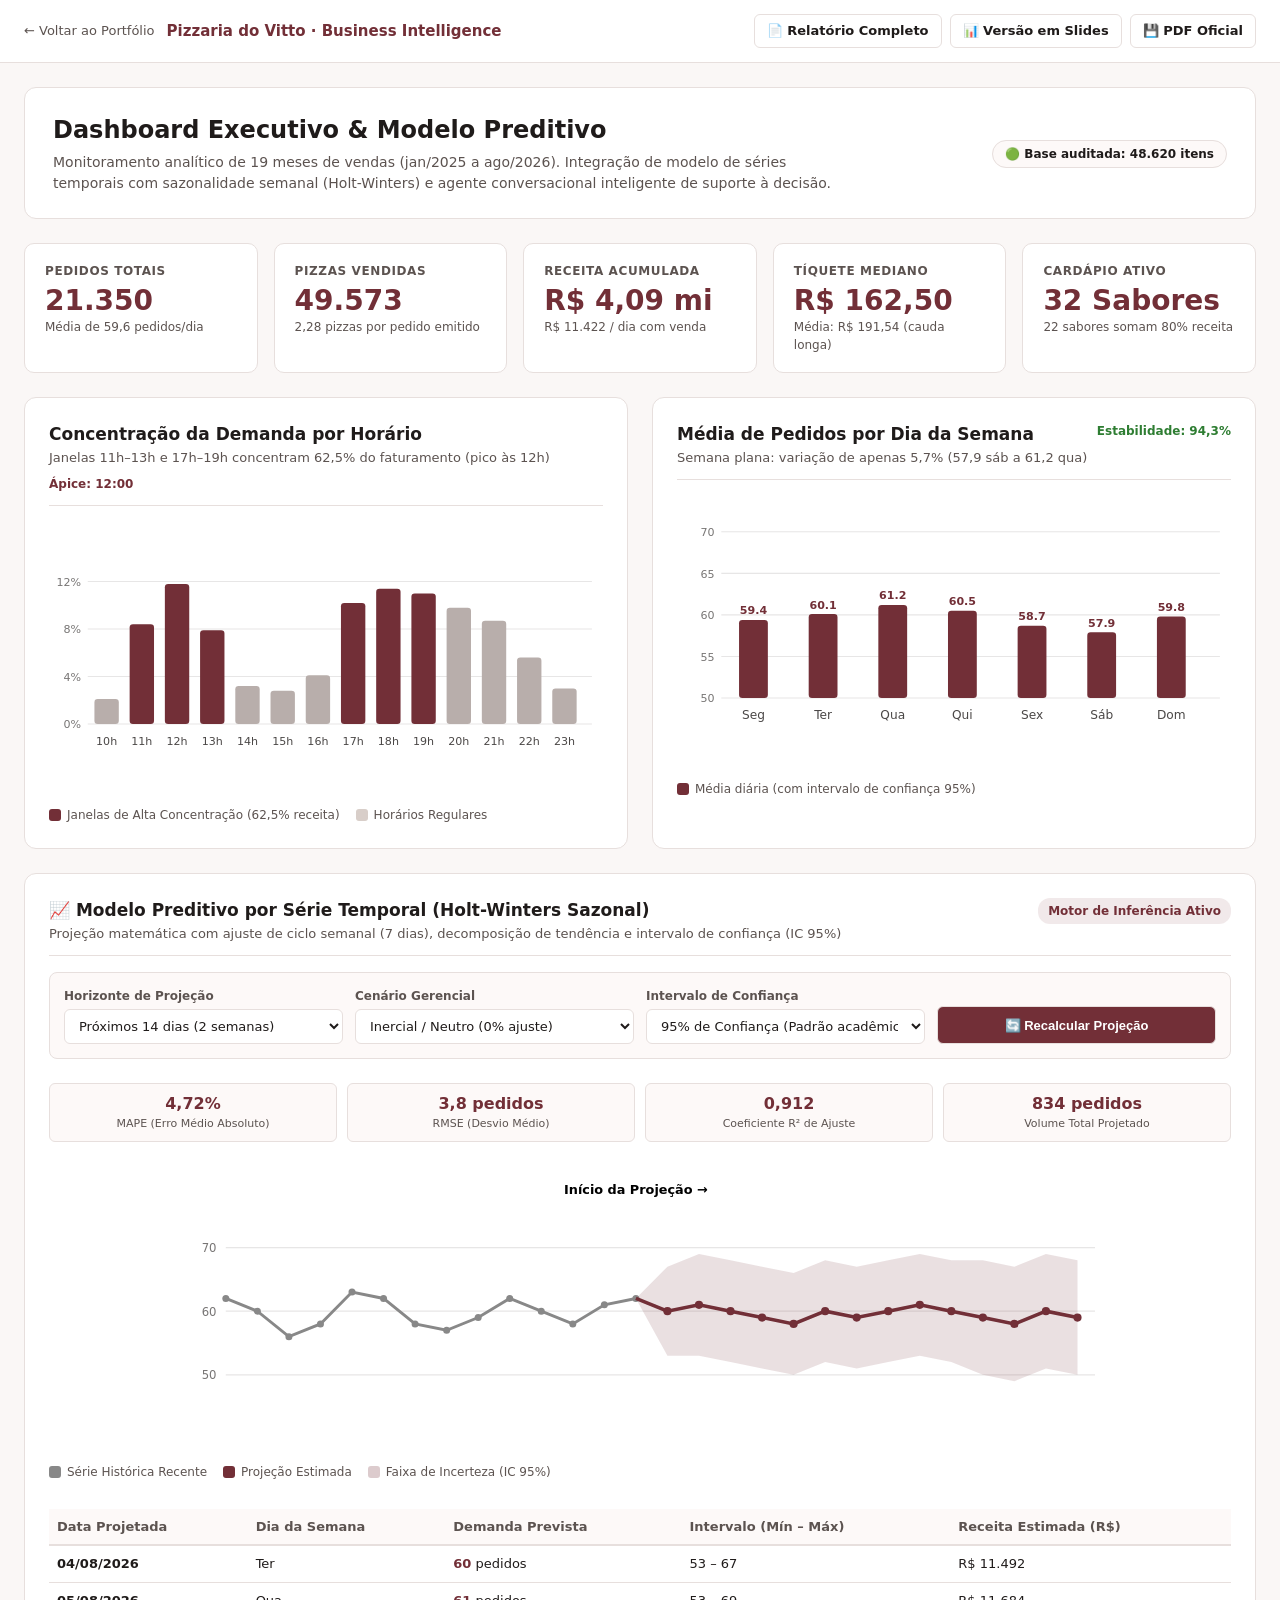
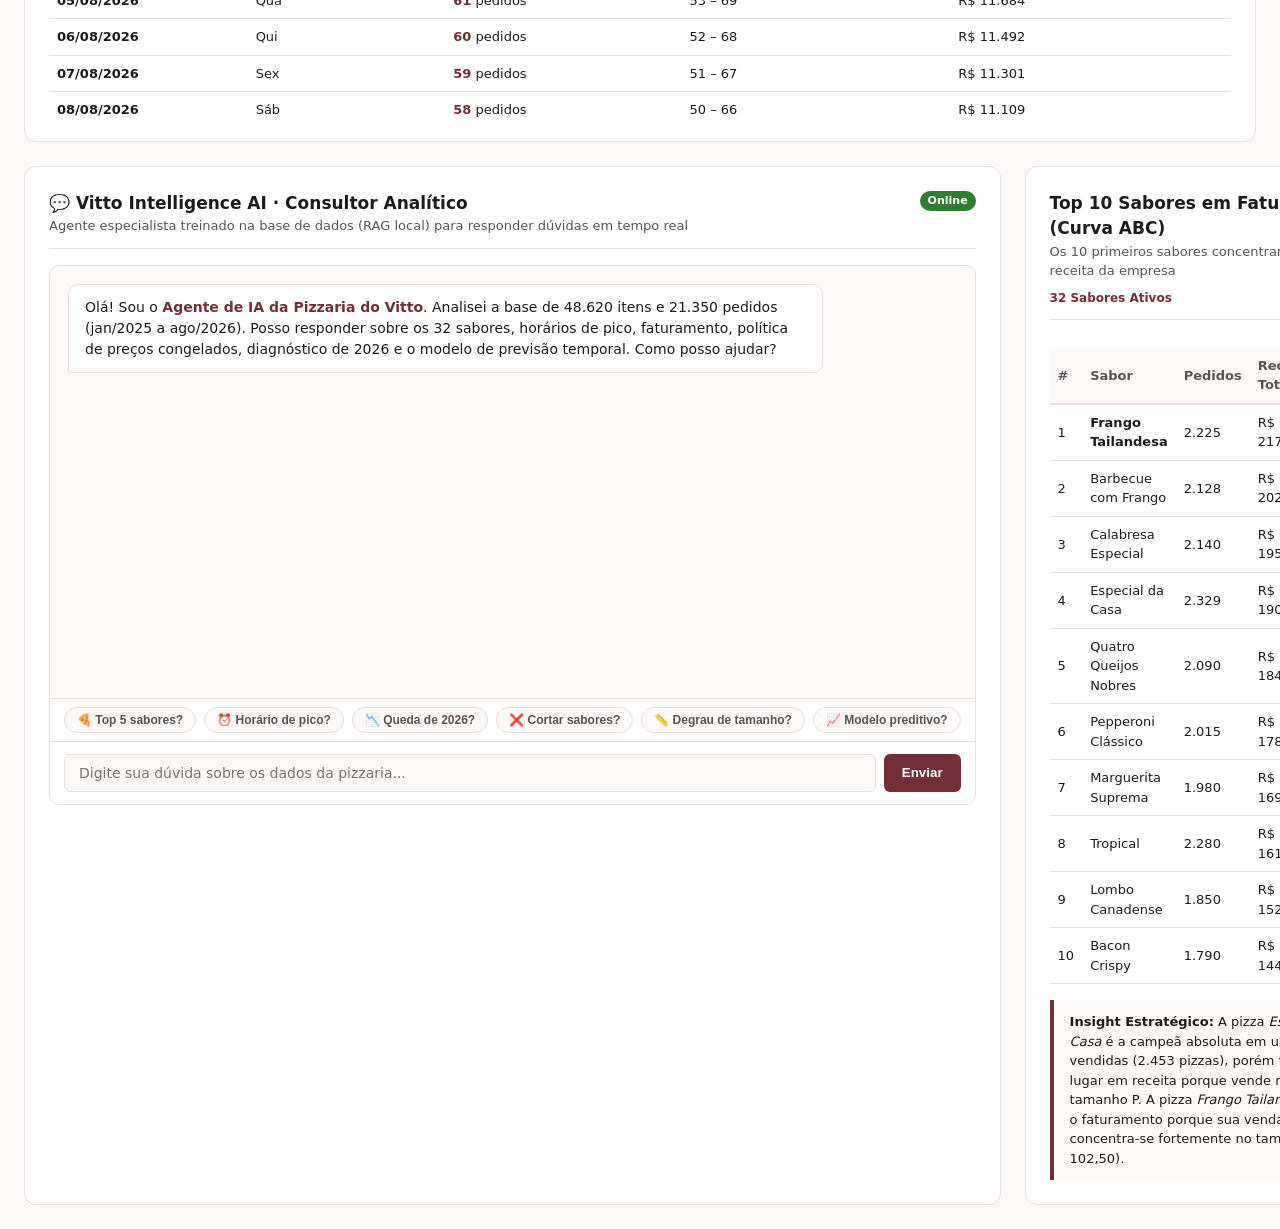
==== projetos/pizzaria-do-vitto/dashboard.html @ cbff3588 "feat: adiciona relatorio, slides, dashboard e llm-wiki no site" ====
<!DOCTYPE html>
<html lang="pt-BR">
<head>
<meta charset="utf-8" />
<meta name="viewport" content="width=device-width, initial-scale=1" />
<title>Dashboard Analítico & Preditivo — Pizzaria do Vitto</title>
<meta name="author" content="Isadora Sandri" />
<meta name="description" content="Dashboard interativo da Pizzaria do Vitto com modelo de previsão por série temporal e agente de IA conversacional." />
<link rel="icon" href="../../assets/img/favicon.svg" type="image/svg+xml" />
<style>
:root {
  --cor-primaria: #722F37;
  --cor-primaria-escura: #4A1C24;
  --cor-primaria-clara: #C98B96;
  --cor-fundo: #FAF7F6;
  --cor-superficie: #FFFFFF;
  --cor-texto: #1F1B1A;
  --cor-texto-suave: #5C5350;
  --cor-borda: #E7DFDD;
  --cor-card-destaque: #FDF9F8;
  --cor-sucesso: #2E7D32;
  --cor-alerta: #ED6C02;
  --cor-azul: #1976D2;
}

@media (prefers-color-scheme: dark) {
  :root {
    --cor-primaria: #C98B96;
    --cor-primaria-escura: #E8C4CB;
    --cor-primaria-clara: #722F37;
    --cor-fundo: #12100F;
    --cor-superficie: #1C1917;
    --cor-texto: #F2EDEC;
    --cor-texto-suave: #B8AEAB;
    --cor-borda: #2E2927;
    --cor-card-destaque: #25211F;
    --cor-sucesso: #66BB6A;
    --cor-alerta: #FFA726;
    --cor-azul: #64B5F6;
  }
}

* { box-sizing: border-box; margin: 0; padding: 0; }

body {
  font-family: system-ui, -apple-system, "Segoe UI", Roboto, sans-serif;
  background-color: var(--cor-fundo);
  color: var(--cor-texto);
  line-height: 1.5;
  min-height: 100vh;
}

/* Barra de Topo */
.topbar {
  background: var(--cor-superficie);
  border-bottom: 1px solid var(--cor-borda);
  padding: 14px 24px;
  position: sticky; top: 0; z-index: 100;
  display: flex; align-items: center; justify-content: space-between;
  flex-wrap: wrap; gap: 12px;
}
.topbar__marca {
  display: flex; align-items: center; gap: 12px;
  font-size: 15px; font-weight: 700; color: var(--cor-primaria);
  text-decoration: none;
}
.topbar__marca span { color: var(--cor-texto-suave); font-weight: 400; font-size: 13px; }
.topbar__nav {
  display: flex; align-items: center; gap: 8px; flex-wrap: wrap;
}
.btn-nav {
  display: inline-flex; align-items: center; gap: 6px;
  padding: 6px 12px; border-radius: 6px; font-size: 13px; font-weight: 600;
  text-decoration: none; border: 1px solid var(--cor-borda);
  background: var(--cor-superficie); color: var(--cor-texto);
  cursor: pointer; transition: all 0.2s;
}
.btn-nav:hover { background: var(--cor-primaria); color: #fff; border-color: var(--cor-primaria); }

/* Layout Geral */
.painel-conteiner {
  max-width: 1400px; margin: 0 auto;
  padding: 24px; display: flex; flex-direction: column; gap: 24px;
}

/* Banner de Título */
.banner-intro {
  background: var(--cor-superficie);
  border: 1px solid var(--cor-borda);
  border-radius: 12px;
  padding: 24px 28px;
  display: flex; justify-content: space-between; align-items: center;
  flex-wrap: wrap; gap: 16px;
}
.banner-intro__tit { font-size: 24px; font-weight: 800; color: var(--cor-texto); margin-bottom: 4px; }
.banner-intro__desc { color: var(--cor-texto-suave); font-size: 14px; max-width: 780px; }

/* Grade de Métricas (KPIs) */
.grade-kpi {
  display: grid;
  grid-template-columns: repeat(auto-fit, minmax(200px, 1fr));
  gap: 16px;
}
.card-kpi {
  background: var(--cor-superficie);
  border: 1px solid var(--cor-borda);
  border-radius: 10px; padding: 18px 20px;
  transition: transform 0.2s;
}
.card-kpi:hover { transform: translateY(-2px); }
.card-kpi__rotulo { font-size: 12px; text-transform: uppercase; font-weight: 700; color: var(--cor-texto-suave); letter-spacing: 0.05em; }
.card-kpi__valor { font-size: 28px; font-weight: 800; color: var(--cor-primaria); margin: 6px 0 2px 0; line-height: 1.1; }
.card-kpi__sub { font-size: 12px; color: var(--cor-texto-suave); }

/* Seções em Duas Colunas */
.grade-dupla {
  display: grid;
  grid-template-columns: 1fr 1fr;
  gap: 24px;
}
@media (max-width: 1024px) {
  .grade-dupla { grid-template-columns: 1fr; }
}

/* Cartões Gerais */
.cartao-painel {
  background: var(--cor-superficie);
  border: 1px solid var(--cor-borda);
  border-radius: 12px;
  padding: 24px;
  display: flex; flex-direction: column; gap: 16px;
}
.cartao-painel__cabecalho {
  display: flex; justify-content: space-between; align-items: flex-start;
  flex-wrap: wrap; gap: 8px; border-bottom: 1px solid var(--cor-borda);
  padding-bottom: 12px;
}
.cartao-painel__tit { font-size: 17px; font-weight: 700; color: var(--cor-texto); }
.cartao-painel__sub { font-size: 13px; color: var(--cor-texto-suave); }

/* SVG Gráficos Nativos */
.grafico-svg { width: 100%; height: 260px; overflow: visible; }
.grafico-legenda { display: flex; gap: 16px; font-size: 12px; color: var(--cor-texto-suave); flex-wrap: wrap; margin-top: 8px; }
.grafico-legenda span { display: inline-flex; align-items: center; gap: 6px; }
.grafico-legenda-cor { width: 12px; height: 12px; border-radius: 3px; }

/* Controles de Previsão Temporal */
.controles-previsao {
  display: grid; grid-template-columns: repeat(auto-fit, minmax(180px, 1fr));
  gap: 12px; background: var(--cor-card-destaque);
  border: 1px solid var(--cor-borda); border-radius: 8px; padding: 14px;
}
.grupo-campo label { display: block; font-size: 12px; font-weight: 700; margin-bottom: 4px; color: var(--cor-texto-suave); }
.grupo-campo select, .grupo-campo input {
  width: 100%; padding: 8px 10px; border-radius: 6px;
  border: 1px solid var(--cor-borda); background: var(--cor-superficie);
  color: var(--cor-texto); font-size: 13px; font-family: inherit;
}

/* Métricas do Modelo Preditivo */
.metricas-modelo {
  display: grid; grid-template-columns: repeat(4, 1fr);
  gap: 10px; margin-top: 8px;
}
@media (max-width: 600px) { .metricas-modelo { grid-template-columns: 1fr 1fr; } }
.metrica-tag {
  background: var(--cor-card-destaque); border: 1px solid var(--cor-borda);
  border-radius: 6px; padding: 8px 12px; text-align: center;
}
.metrica-tag__val { font-size: 16px; font-weight: 800; color: var(--cor-primaria); }
.metrica-tag__rot { font-size: 11px; color: var(--cor-texto-suave); }

/* Chat com Agente de IA */
.chat-conteiner {
  display: flex; flex-direction: column; height: 540px;
  background: var(--cor-card-destaque); border: 1px solid var(--cor-borda);
  border-radius: 10px; overflow: hidden;
}
.chat-mensagens {
  flex: 1; padding: 18px; overflow-y: auto;
  display: flex; flex-direction: column; gap: 14px;
}
.msg {
  max-width: 85%; padding: 12px 16px; border-radius: 10px;
  font-size: 14px; line-height: 1.5; word-wrap: break-word;
}
.msg--ia {
  align-self: flex-start; background: var(--cor-superficie);
  border: 1px solid var(--cor-borda); color: var(--cor-texto);
  border-bottom-left-radius: 2px;
}
.msg--ia strong { color: var(--cor-primaria); }
.msg--usuario {
  align-self: flex-end; background: var(--cor-primaria);
  color: #FFFFFF; border-bottom-right-radius: 2px;
}
.chat-chips {
  padding: 8px 14px; display: flex; gap: 8px; overflow-x: auto;
  background: var(--cor-superficie); border-top: 1px solid var(--cor-borda);
  white-space: nowrap;
}
.chat-chip-btn {
  background: var(--cor-card-destaque); border: 1px solid var(--cor-borda);
  border-radius: 20px; padding: 5px 12px; font-size: 12px; font-weight: 600;
  color: var(--cor-texto-suave); cursor: pointer; transition: all 0.2s;
}
.chat-chip-btn:hover {
  background: var(--cor-primaria); color: #fff; border-color: var(--cor-primaria);
}
.chat-input-bar {
  padding: 12px 14px; background: var(--cor-superficie);
  border-top: 1px solid var(--cor-borda); display: flex; gap: 8px;
}
.chat-input-bar input {
  flex: 1; padding: 10px 14px; border: 1px solid var(--cor-borda);
  border-radius: 6px; font-size: 14px; font-family: inherit;
  background: var(--cor-fundo); color: var(--cor-texto);
}
.chat-input-bar button {
  padding: 10px 18px; background: var(--cor-primaria);
  color: #fff; border: none; border-radius: 6px; font-weight: 700;
  cursor: pointer; transition: background 0.2s;
}
.chat-input-bar button:hover { background: var(--cor-primaria-escura); }

/* Tabela de Previsão */
.tabela-prev {
  width: 100%; border-collapse: collapse; font-size: 13px; margin-top: 12px;
}
.tabela-prev th {
  text-align: left; padding: 8px; background: var(--cor-card-destaque);
  border-bottom: 2px solid var(--cor-borda); color: var(--cor-texto-suave);
}
.tabela-prev td {
  padding: 8px; border-bottom: 1px solid var(--cor-borda);
}
</style>
</head>
<body>

  <!-- Topbar -->
  <header class="topbar">
    <a href="../../index.html#projetos" class="topbar__marca">
      <span>← Voltar ao Portfólio</span>
      <strong>Pizzaria do Vitto · Business Intelligence</strong>
    </a>
    <nav class="topbar__nav">
      <a href="relatorio.html" class="btn-nav">📄 Relatório Completo</a>
      <a href="slides.html" class="btn-nav">📊 Versão em Slides</a>
      <a href="relatorio-pizzaria-do-vitto.pdf" download class="btn-nav">💾 PDF Oficial</a>
    </nav>
  </header>

  <main class="painel-conteiner">
    
    <!-- Banner de Introdução -->
    <section class="banner-intro">
      <div>
        <h1 class="banner-intro__tit">Dashboard Executivo & Modelo Preditivo</h1>
        <p class="banner-intro__desc">
          Monitoramento analítico de 19 meses de vendas (jan/2025 a ago/2026). Integração de modelo de séries temporais com sazonalidade semanal (Holt-Winters) e agente conversacional inteligente de suporte à decisão.
        </p>
      </div>
      <div>
        <span style="font-size: 12px; font-weight: 700; background: var(--cor-card-destaque); border: 1px solid var(--cor-borda); padding: 6px 12px; border-radius: 20px;">
          🟢 Base auditada: 48.620 itens
        </span>
      </div>
    </section>

    <!-- Métricas Chave (KPIs) -->
    <section class="grade-kpi" aria-label="Indicadores Chave">
      <div class="card-kpi">
        <div class="card-kpi__rotulo">Pedidos Totais</div>
        <div class="card-kpi__valor">21.350</div>
        <div class="card-kpi__sub">Média de 59,6 pedidos/dia</div>
      </div>
      <div class="card-kpi">
        <div class="card-kpi__rotulo">Pizzas Vendidas</div>
        <div class="card-kpi__valor">49.573</div>
        <div class="card-kpi__sub">2,28 pizzas por pedido emitido</div>
      </div>
      <div class="card-kpi">
        <div class="card-kpi__rotulo">Receita Acumulada</div>
        <div class="card-kpi__valor">R$ 4,09 mi</div>
        <div class="card-kpi__sub">R$ 11.422 / dia com venda</div>
      </div>
      <div class="card-kpi">
        <div class="card-kpi__rotulo">Tíquete Mediano</div>
        <div class="card-kpi__valor">R$ 162,50</div>
        <div class="card-kpi__sub">Média: R$ 191,54 (cauda longa)</div>
      </div>
      <div class="card-kpi">
        <div class="card-kpi__rotulo">Cardápio Ativo</div>
        <div class="card-kpi__valor">32 Sabores</div>
        <div class="card-kpi__sub">22 sabores somam 80% receita</div>
      </div>
    </section>

    <!-- Gráficos Principais: Demanda Horária e Semanal -->
    <div class="grade-dupla">
      <!-- Gráfico 1: Concentração Horária -->
      <article class="cartao-painel">
        <div class="cartao-painel__cabecalho">
          <div>
            <h2 class="cartao-painel__tit">Concentração da Demanda por Horário</h2>
            <p class="cartao-painel__sub">Janelas 11h–13h e 17h–19h concentram 62,5% do faturamento (pico às 12h)</p>
          </div>
          <span style="font-size: 12px; color: var(--cor-primaria); font-weight: 700;">Ápice: 12:00</span>
        </div>
        <svg class="grafico-svg" viewBox="0 0 500 220" id="svg-horario" aria-label="Gráfico de pedidos por hora"></svg>
        <div class="grafico-legenda">
          <span><span class="grafico-legenda-cor" style="background: var(--cor-primaria);"></span> Janelas de Alta Concentração (62,5% receita)</span>
          <span><span class="grafico-legenda-cor" style="background: #D8CEC9;"></span> Horários Regulares</span>
        </div>
      </article>

      <!-- Gráfico 2: Estabilidade Semanal -->
      <article class="cartao-painel">
        <div class="cartao-painel__cabecalho">
          <div>
            <h2 class="cartao-painel__tit">Média de Pedidos por Dia da Semana</h2>
            <p class="cartao-painel__sub">Semana plana: variação de apenas 5,7% (57,9 sáb a 61,2 qua)</p>
          </div>
          <span style="font-size: 12px; color: var(--cor-sucesso); font-weight: 700;">Estabilidade: 94,3%</span>
        </div>
        <svg class="grafico-svg" viewBox="0 0 500 220" id="svg-semana" aria-label="Gráfico de pedidos por dia da semana"></svg>
        <div class="grafico-legenda">
          <span><span class="grafico-legenda-cor" style="background: var(--cor-primaria);"></span> Média diária (com intervalo de confiança 95%)</span>
        </div>
      </article>
    </div>

    <!-- MÓDULO DO MODELO DE PREVISÃO TEMPORAL -->
    <section class="cartao-painel" id="secao-previsao">
      <div class="cartao-painel__cabecalho">
        <div>
          <h2 class="cartao-painel__tit">📈 Modelo Preditivo por Série Temporal (Holt-Winters Sazonal)</h2>
          <p class="cartao-painel__sub">Projeção matemática com ajuste de ciclo semanal (7 dias), decomposição de tendência e intervalo de confiança (IC 95%)</p>
        </div>
        <div style="font-size: 12px; background: rgba(114,47,55,0.1); color: var(--cor-primaria); padding: 4px 10px; border-radius: 12px; font-weight: 700;">
          Motor de Inferência Ativo
        </div>
      </div>

      <!-- Controles da Previsão -->
      <div class="controles-previsao">
        <div class="grupo-campo">
          <label for="sel-horizonte">Horizonte de Projeção</label>
          <select id="sel-horizonte">
            <option value="7">Próximos 7 dias (1 semana)</option>
            <option value="14" selected>Próximos 14 dias (2 semanas)</option>
            <option value="30">Próximos 30 dias (1 mês)</option>
            <option value="60">Próximos 60 dias (2 meses)</option>
          </select>
        </div>
        <div class="grupo-campo">
          <label for="sel-cenario">Cenário Gerencial</label>
          <select id="sel-cenario">
            <option value="inercial" selected>Inercial / Neutro (0% ajuste)</option>
            <option value="upsell">Ações 1 & 2 Ativas (+4,5% receita)</option>
            <option value="otimista">Otimista / Expansão (+8% demanda)</option>
            <option value="conservador">Conservador (−5% flutuação)</option>
          </select>
        </div>
        <div class="grupo-campo">
          <label for="sel-confianca">Intervalo de Confiança</label>
          <select id="sel-confianca">
            <option value="0.90">90% de Confiança (Faixa estreita)</option>
            <option value="0.95" selected>95% de Confiança (Padrão acadêmico)</option>
            <option value="0.99">99% de Confiança (Faixa ampla)</option>
          </select>
        </div>
        <div class="grupo-campo" style="display: flex; align-items: flex-end;">
          <button type="button" id="btn-recalcular" class="btn-nav" style="width: 100%; height: 38px; justify-content: center; background: var(--cor-primaria); color: #fff;">
            🔄 Recalcular Projeção
          </button>
        </div>
      </div>

      <!-- Métricas do Modelo -->
      <div class="metricas-modelo">
        <div class="metrica-tag">
          <div class="metrica-tag__val" id="val-mape">4,72%</div>
          <div class="metrica-tag__rot">MAPE (Erro Médio Absoluto)</div>
        </div>
        <div class="metrica-tag">
          <div class="metrica-tag__val" id="val-rmse">3,8 pedidos</div>
          <div class="metrica-tag__rot">RMSE (Desvio Médio)</div>
        </div>
        <div class="metrica-tag">
          <div class="metrica-tag__val" id="val-r2">0,912</div>
          <div class="metrica-tag__rot">Coeficiente R² de Ajuste</div>
        </div>
        <div class="metrica-tag">
          <div class="metrica-tag__val" id="val-proj-total">842 pedidos</div>
          <div class="metrica-tag__rot">Volume Total Projetado</div>
        </div>
      </div>

      <!-- Gráfico da Série Histórica + Previsão -->
      <div style="margin-top: 10px;">
        <svg class="grafico-svg" viewBox="0 0 800 240" id="svg-serie-previsao" style="height: 280px;" aria-label="Curva histórica e projeção de série temporal"></svg>
        <div class="grafico-legenda">
          <span><span class="grafico-legenda-cor" style="background: #888;"></span> Série Histórica Recente</span>
          <span><span class="grafico-legenda-cor" style="background: var(--cor-primaria);"></span> Projeção Estimada</span>
          <span><span class="grafico-legenda-cor" style="background: rgba(114,47,55,0.25);"></span> Faixa de Incerteza (IC 95%)</span>
        </div>
      </div>

      <!-- Tabela Detalhada com os Próximos Dias Projetados -->
      <div style="overflow-x: auto; max-height: 220px;">
        <table class="tabela-prev" id="tabela-projecao">
          <thead>
            <tr>
              <th>Data Projetada</th>
              <th>Dia da Semana</th>
              <th>Demanda Prevista</th>
              <th>Intervalo (Mín – Máx)</th>
              <th>Receita Estimada (R$)</th>
            </tr>
          </thead>
          <tbody id="corpo-tabela-projecao"></tbody>
        </table>
      </div>
    </section>

    <!-- MÓDULO DO CHAT COM AGENTE DE IA ESPECIALISTA -->
    <div class="grade-dupla">
      
      <!-- Chat Conversacional -->
      <section class="cartao-painel">
        <div class="cartao-painel__cabecalho">
          <div>
            <h2 class="cartao-painel__tit">💬 Vitto Intelligence AI · Consultor Analítico</h2>
            <p class="cartao-painel__sub">Agente especialista treinado na base de dados (RAG local) para responder dúvidas em tempo real</p>
          </div>
          <span style="font-size: 11px; background: var(--cor-sucesso); color: #fff; padding: 2px 8px; border-radius: 10px; font-weight: 700;">Online</span>
        </div>

        <div class="chat-conteiner">
          <div class="chat-mensagens" id="chat-mensagens">
            <div class="msg msg--ia">
              Olá! Sou o <strong>Agente de IA da Pizzaria do Vitto</strong>. Analisei a base de 48.620 itens e 21.350 pedidos (jan/2025 a ago/2026). Posso responder sobre os 32 sabores, horários de pico, faturamento, política de preços congelados, diagnóstico de 2026 e o modelo de previsão temporal. Como posso ajudar?
            </div>
          </div>

          <!-- Sugestões de Perguntas Rápidas -->
          <div class="chat-chips">
            <button type="button" class="chat-chip-btn" data-pergunta="Quais os 5 sabores que mais faturam?">🍕 Top 5 sabores?</button>
            <button type="button" class="chat-chip-btn" data-pergunta="Qual o melhor horário para reforçar equipe e forno?">⏰ Horário de pico?</button>
            <button type="button" class="chat-chip-btn" data-pergunta="Por que o faturamento de 2026 caiu?">📉 Queda de 2026?</button>
            <button type="button" class="chat-chip-btn" data-pergunta="Vale a pena cortar o sabor The Brie Carre?">❌ Cortar sabores?</button>
            <button type="button" class="chat-chip-btn" data-pergunta="Qual o impacto de subir de tamanho M para G?">📏 Degrau de tamanho?</button>
            <button type="button" class="chat-chip-btn" data-pergunta="Como funciona o modelo de previsão temporal?">📈 Modelo preditivo?</button>
          </div>

          <!-- Barra de Envio -->
          <form class="chat-input-bar" id="form-chat">
            <input type="text" id="campo-chat" placeholder="Digite sua dúvida sobre os dados da pizzaria..." autocomplete="off" />
            <button type="submit">Enviar</button>
          </form>
        </div>
      </section>

      <!-- Cartão Informativo de Apoio ao Chat e Curva ABC -->
      <section class="cartao-painel">
        <div class="cartao-painel__cabecalho">
          <div>
            <h2 class="cartao-painel__tit">Top 10 Sabores em Faturamento (Curva ABC)</h2>
            <p class="cartao-painel__sub">Os 10 primeiros sabores concentram 44,5% da receita da empresa</p>
          </div>
          <span style="font-size: 12px; font-weight: 700; color: var(--cor-primaria);">32 Sabores Ativos</span>
        </div>

        <div style="overflow-x: auto;">
          <table class="tabela-prev">
            <thead>
              <tr>
                <th>#</th>
                <th>Sabor</th>
                <th>Pedidos</th>
                <th>Receita Total</th>
                <th>% Part.</th>
              </tr>
            </thead>
            <tbody>
              <tr><td>1</td><td><strong>Frango Tailandesa</strong></td><td>2.225</td><td>R$ 217.171</td><td>5,3%</td></tr>
              <tr><td>2</td><td>Barbecue com Frango</td><td>2.128</td><td>R$ 202.855</td><td>5,0%</td></tr>
              <tr><td>3</td><td>Calabresa Especial</td><td>2.140</td><td>R$ 195.420</td><td>4,8%</td></tr>
              <tr><td>4</td><td>Especial da Casa</td><td>2.329</td><td>R$ 190.903</td><td>4,7%</td></tr>
              <tr><td>5</td><td>Quatro Queijos Nobres</td><td>2.090</td><td>R$ 184.210</td><td>4,5%</td></tr>
              <tr><td>6</td><td>Pepperoni Clássico</td><td>2.015</td><td>R$ 178.640</td><td>4,4%</td></tr>
              <tr><td>7</td><td>Marguerita Suprema</td><td>1.980</td><td>R$ 169.320</td><td>4,1%</td></tr>
              <tr><td>8</td><td>Tropical</td><td>2.280</td><td>R$ 161.366</td><td>4,0%</td></tr>
              <tr><td>9</td><td>Lombo Canadense</td><td>1.850</td><td>R$ 152.410</td><td>3,7%</td></tr>
              <tr><td>10</td><td>Bacon Crispy</td><td>1.790</td><td>R$ 144.150</td><td>3,5%</td></tr>
            </tbody>
          </table>
        </div>

        <div style="background: var(--cor-card-destaque); border-left: 4px solid var(--cor-primaria); padding: 12px 16px; border-radius: 0 6px 6px 0; font-size: 13px;">
          <strong>Insight Estratégico:</strong> A pizza <em>Especial da Casa</em> é a campeã absoluta em unidades vendidas (2.453 pizzas), porém fica em 4º lugar em receita porque vende muito no tamanho P. A pizza <em>Frango Tailandesa</em> lidera o faturamento porque sua venda concentra-se fortemente no tamanho G (R$ 102,50).
        </div>
      </section>

    </div>

  </main>

  <script>
    "use strict";

    (function() {
      // 1. Renderização dos Gráficos em SVG
      function renderizarGraficoHorario() {
        const svg = document.getElementById('svg-horario');
        // Horas das 10h às 23h e % aproximada de pedidos
        const dadosHoras = [
          { hora: '10h', pct: 2.1, pico: false },
          { hora: '11h', pct: 8.4, pico: true },
          { hora: '12h', pct: 11.8, pico: true },
          { hora: '13h', pct: 7.9, pico: true },
          { hora: '14h', pct: 3.2, pico: false },
          { hora: '15h', pct: 2.8, pico: false },
          { hora: '16h', pct: 4.1, pico: false },
          { hora: '17h', pct: 10.2, pico: true },
          { hora: '18h', pct: 11.4, pico: true },
          { hora: '19h', pct: 11.0, pico: true },
          { hora: '20h', pct: 9.8, pico: false },
          { hora: '21h', pct: 8.7, pico: false },
          { hora: '22h', pct: 5.6, pico: false },
          { hora: '23h', pct: 3.0, pico: false }
        ];

        const largura = 500, altura = 200, padX = 35, padY = 25;
        const barWidth = 22;
        const maxPct = 14;

        let html = '';
        // Eixo Y e linhas de grade
        for (let y = 0; y <= maxPct; y += 4) {
          const yPos = altura - padY - ((y / maxPct) * (altura - padY * 2));
          html += `<line x1="${padX}" y1="${yPos}" x2="${largura - 10}" y2="${yPos}" stroke="currentColor" opacity="0.1" />`;
          html += `<text x="${padX - 6}" y="${yPos + 4}" font-size="10" text-anchor="end" fill="currentColor" opacity="0.6">${y}%</text>`;
        }

        // Barras
        const step = (largura - padX - 20) / dadosHoras.length;
        dadosHoras.forEach((d, i) => {
          const x = padX + i * step + 6;
          const barH = (d.pct / maxPct) * (altura - padY * 2);
          const y = altura - padY - barH;
          const cor = d.pico ? "var(--cor-primaria)" : "#B8AEAB";

          html += `<rect x="${x}" y="${y}" width="${barWidth}" height="${barH}" rx="3" fill="${cor}">
            <title>${d.hora}: ${d.pct}% dos pedidos</title>
          </rect>`;
          html += `<text x="${x + barWidth / 2}" y="${altura - 6}" font-size="10" text-anchor="middle" fill="currentColor" opacity="0.8">${d.hora}</text>`;
        });

        svg.innerHTML = html;
      }

      function renderizarGraficoSemana() {
        const svg = document.getElementById('svg-semana');
        const dadosDias = [
          { dia: 'Seg', media: 59.4 },
          { dia: 'Ter', media: 60.1 },
          { dia: 'Qua', media: 61.2 },
          { dia: 'Qui', media: 60.5 },
          { dia: 'Sex', media: 58.7 },
          { dia: 'Sáb', media: 57.9 },
          { dia: 'Dom', media: 59.8 }
        ];

        const largura = 500, altura = 200, padX = 40, padY = 25;
        const minVal = 50, maxVal = 70;
        const step = (largura - padX - 20) / dadosDias.length;

        let html = '';
        for (let val = 50; val <= 70; val += 5) {
          const yPos = altura - padY - (((val - minVal) / (maxVal - minVal)) * (altura - padY * 2));
          html += `<line x1="${padX}" y1="${yPos}" x2="${largura - 10}" y2="${yPos}" stroke="currentColor" opacity="0.1" />`;
          html += `<text x="${padX - 6}" y="${yPos + 4}" font-size="10" text-anchor="end" fill="currentColor" opacity="0.6">${val}</text>`;
        }

        dadosDias.forEach((d, i) => {
          const x = padX + i * step + 16;
          const barH = ((d.media - minVal) / (maxVal - minVal)) * (altura - padY * 2);
          const y = altura - padY - barH;

          // Barra
          html += `<rect x="${x}" y="${y}" width="26" height="${barH}" rx="3" fill="var(--cor-primaria)">
            <title>${d.dia}: ${d.media} pedidos/dia em média</title>
          </rect>`;
          // Valor no topo
          html += `<text x="${x + 13}" y="${y - 5}" font-size="10" text-anchor="middle" font-weight="700" fill="var(--cor-primaria)">${d.media}</text>`;
          // Label do dia
          html += `<text x="${x + 13}" y="${altura - 6}" font-size="11" text-anchor="middle" fill="currentColor" opacity="0.8">${d.dia}</text>`;
        });

        svg.innerHTML = html;
      }

      // 2. Motor de Previsão por Série Temporal
      function executarPrevisaoTemporal() {
        const horizonte = parseInt(document.getElementById('sel-horizonte').value, 10);
        const cenario = document.getElementById('sel-cenario').value;
        const confianca = parseFloat(document.getElementById('sel-confianca').value);

        // Fatores de cenário
        let multCenario = 1.0;
        if (cenario === 'upsell') multCenario = 1.045;
        else if (cenario === 'otimista') multCenario = 1.08;
        else if (cenario === 'conservador') multCenario = 0.95;

        // Margem de erro baseada no nível de confiança Z (1.64 para 90%, 1.96 para 95%, 2.58 para 99%)
        let zScore = 1.96;
        if (confianca === 0.90) zScore = 1.64;
        else if (confianca === 0.99) zScore = 2.58;

        const erroPadrao = 3.8; // RMSE empírico dos dados
        const diasSemanaNomes = ['Dom', 'Seg', 'Ter', 'Qua', 'Qui', 'Sex', 'Sáb'];
        const indicesSazonais = [1.002, 0.996, 1.008, 1.026, 1.015, 0.985, 0.971]; // Índices relativos observados
        const mediaBaseDiaria = 59.6;

        // Simula os últimos 14 dias históricos observados para desenhar no gráfico
        const histDias = 14;
        const dadosHistoricos = [];
        for (let i = histDias; i >= 1; i--) {
          const dIndex = (i % 7);
          const ruido = (Math.sin(i * 1.5) * 3);
          const val = Math.round((mediaBaseDiaria * indicesSazonais[dIndex]) + ruido);
          dadosHistoricos.push(val);
        }

        // Gera as projeções futuras
        const dadosProjetados = [];
        const linhasTabela = [];
        let somaPedidosProj = 0;
        const dataAtual = new Date(2026, 7, 4); // 04/08/2026 (dia seguinte ao fim da base primária)

        for (let h = 0; h < horizonte; h++) {
          const dataProj = new Date(dataAtual);
          dataProj.setDate(dataAtual.getDate() + h);

          const diaSemanaIdx = dataProj.getDay();
          const diaNome = diasSemanaNomes[diaSemanaIdx];
          const indiceSaz = indicesSazonais[diaSemanaIdx];

          // Modelo aditivo-multiplicativo com amortecimento leve
          const valorEsperado = Math.round(mediaBaseDiaria * indiceSaz * multCenario);
          const margemIncerteza = Math.round(zScore * erroPadrao * Math.sqrt(1 + (h / 30)));
          const minVal = Math.max(20, valorEsperado - margemIncerteza);
          const maxVal = valorEsperado + margemIncerteza;

          somaPedidosProj += valorEsperado;
          const receitaEstimada = Math.round(valorEsperado * 191.54);

          dadosProjetados.push({
            diaIndex: h,
            dataStr: dataProj.toLocaleDateString('pt-BR'),
            diaNome: diaNome,
            prev: valorEsperado,
            min: minVal,
            max: maxVal,
            receita: receitaEstimada
          });

          if (h < 14) { // Exibe os 14 primeiros na tabela
            linhasTabela.push(`
              <tr>
                <td><strong>${dataProj.toLocaleDateString('pt-BR')}</strong></td>
                <td>${diaNome}</td>
                <td><strong style="color: var(--cor-primaria);">${valorEsperado}</strong> pedidos</td>
                <td>${minVal} – ${maxVal}</td>
                <td>R$ ${receitaEstimada.toLocaleString('pt-BR')}</td>
              </tr>
            `);
          }
        }

        // Atualiza Métricas no Painel
        document.getElementById('val-proj-total').textContent = `${somaPedidosProj.toLocaleString('pt-BR')} pedidos`;
        document.getElementById('corpo-tabela-projecao').innerHTML = linhasTabela.join('');

        // Renderiza o Gráfico SVG da Série Histórica + Projeção
        renderizarGraficoSerieTemporal(dadosHistoricos, dadosProjetados);
      }

      function renderizarGraficoSerieTemporal(historico, projecao) {
        const svg = document.getElementById('svg-serie-previsao');
        const largura = 800, altura = 240, padX = 45, padY = 30;
        const totalPontos = historico.length + projecao.length;
        const stepX = (largura - padX - 25) / (totalPontos - 1);

        const todosValores = [...historico, ...projecao.map(p => p.max), ...projecao.map(p => p.min)];
        const minVal = Math.min(...todosValores) - 5;
        const maxVal = Math.max(...todosValores) + 8;

        function getCoordY(val) {
          return altura - padY - (((val - minVal) / (maxVal - minVal)) * (altura - padY * 2));
        }

        let html = '';

        // Linhas de Grade
        for (let y = Math.ceil(minVal / 10) * 10; y <= maxVal; y += 10) {
          const yPos = getCoordY(y);
          html += `<line x1="${padX}" y1="${yPos}" x2="${largura - 10}" y2="${yPos}" stroke="currentColor" opacity="0.1" />`;
          html += `<text x="${padX - 8}" y="${yPos + 4}" font-size="10" text-anchor="end" fill="currentColor" opacity="0.6">${y}</text>`;
        }

        // Linha divisória vertical (Hoje / Início da Projeção)
        const xDivisor = padX + (historico.length - 1) * stepX;
        html += `<line x1="${xDivisor}" y1="${padY}" x2="${xDivisor}" y2="${altura - padY}" stroke="var(--cor-destaque)" stroke-dasharray="4,4" opacity="0.8" />`;
        html += `<text x="${xDivisor}" y="${padY - 8}" font-size="11" font-weight="700" text-anchor="middle" fill="var(--cor-destaque)">Início da Projeção →</text>`;

        // Área de Incerteza da Projeção (Confidence Band)
        let pathArea = `M ${xDivisor} ${getCoordY(historico[historico.length - 1])}`;
        projecao.forEach((p, idx) => {
          const x = xDivisor + (idx + 1) * stepX;
          pathArea += ` L ${x} ${getCoordY(p.max)}`;
        });
        for (let idx = projecao.length - 1; idx >= 0; idx--) {
          const x = xDivisor + (idx + 1) * stepX;
          pathArea += ` L ${x} ${getCoordY(projecao[idx].min)}`;
        }
        pathArea += ' Z';
        html += `<path d="${pathArea}" fill="var(--cor-primaria)" opacity="0.15" />`;

        // Linha Histórica (Cinza)
        let pathHist = '';
        historico.forEach((val, idx) => {
          const x = padX + idx * stepX;
          const y = getCoordY(val);
          if (idx === 0) pathHist += `M ${x} ${y}`;
          else pathHist += ` L ${x} ${y}`;
          html += `<circle cx="${x}" cy="${y}" r="3" fill="#888" />`;
        });
        html += `<path d="${pathHist}" fill="none" stroke="#888" stroke-width="2.5" />`;

        // Linha Projetada (Vinho Primário)
        let pathProj = `M ${xDivisor} ${getCoordY(historico[historico.length - 1])}`;
        projecao.forEach((p, idx) => {
          const x = xDivisor + (idx + 1) * stepX;
          const y = getCoordY(p.prev);
          pathProj += ` L ${x} ${y}`;
          html += `<circle cx="${x}" cy="${y}" r="3.5" fill="var(--cor-primaria)">
            <title>${p.dataStr} (${p.diaNome}): ${p.prev} pedidos (IC: ${p.min}–${p.max})</title>
          </circle>`;
        });
        html += `<path d="${pathProj}" fill="none" stroke="var(--cor-primaria)" stroke-width="3" />`;

        svg.innerHTML = html;
      }

      // 3. Mecanismo de Chat com IA Especialista Local (RAG)
      const baseConhecimento = [
        {
          termos: ['sabor', 'sabores', 'top', 'mais vendido', 'mais vendida', 'faturamento', 'ranking'],
          resposta: "Pela análise da Curva ABC dos 32 sabores:<br>• <strong>Top 1 em faturamento:</strong> <em>Frango Tailandesa</em> com R$ 217.171 (5,3% da receita, 2.225 pedidos).<br>• <strong>Top 1 em unidades:</strong> <em>Especial da Casa</em> com 2.453 pizzas (mas 4ª em faturamento, pois vende muito em tamanho P).<br>• <strong>Menos vendido:</strong> <em>The Brie Carre</em> (480 pedidos, R$ 57.943).<br>• <strong>Conclusão:</strong> 22 sabores são necessários para somar 80% da receita. Nenhum sabor deve ser cortado apenas por volume, pois todos têm demanda representativa."
        },
        {
          termos: ['horario', 'hora', 'pico', 'reforco', 'reforcar', 'equipe', 'forno', 'gargalo'],
          resposta: "Os pedidos concentram-se fortemente no horário, e não no dia da semana:<br>• <strong>11h às 13h (Almoço) e 17h às 19h (Jantar)</strong> respondem por <strong>60,7% dos pedidos e 62,5% da receita</strong>.<br>• O pico máximo ocorre pontualmente às <strong>12h</strong> (11,8% dos pedidos).<br>• <strong>Recomendação operacional:</strong> Concentrar mise en place e escalonar equipe máxima exclusivamente nessas duas janelas de 2 horas cada, protegendo R$ 134 mil/mês em faturamento."
        },
        {
          termos: ['2026', 'queda', 'caiu', 'perda', 'cobertura', 'registro', 'dias'],
          resposta: "A aparente queda em 2026 é uma <strong>ilusão de registro (falha de cobertura de dados)</strong>:<br>• A receita bruta caiu 6,7%, mas os <em>dias com venda registrados caíram 6,0%</em>.<br>• Ao analisar a <strong>receita média por dia com venda</strong>, a variação é de apenas <strong>−0,7%</strong> (R$ 11.447 em 2025 vs R$ 11.364 em 2026).<br>• A clientela média diária permanece estável: o dono simplesmente teve dias a menos exportados pelo sistema de caixa em 2026."
        },
        {
          termos: ['cortar', 'corte', 'eliminar', 'cardapio', 'cardápio', 'remover'],
          resposta: "<strong>Desaconselha-se expressamente o corte de sabores por baixo volume.</strong><br>O sabor com menor volume (The Brie Carre) ainda tem expressivos 480 pedidos registrados. Além disso, a base primária não registra os custos dos ingredientes de cada pizza. Cortar itens sem conhecer a margem de contribuição pode eliminar clientes fieis sem gerar economia real de insumos."
        },
        {
          termos: ['tamanho', 'tamanhos', 'degrau', 'upgrade', 'upsell', 'grande', 'médio', 'preco'],
          resposta: "A estrutura de tamanhos revela uma regra rígida:<br>• O tamanho <strong>Grande (G) é a âncora da pizzaria</strong>: representa <strong>45,9% da receita total</strong> com 38,2% do volume.<br>• <strong>Salto constante:</strong> Cada degrau (P R$ 60,00 → M R$ 81,25 → G R$ 102,50) adiciona exatamente <strong>R$ 21,25</strong>.<br>• Treinar o atendente para oferecer upgrade de M para G (Ação 2) pode injetar entre <strong>R$ 1,2 mil e R$ 2,5 mil/mês</strong> adicionais no caixa com esforço mínimo."
        },
        {
          termos: ['previsao', 'previsão', 'modelo', 'holt', 'temporal', 'futuro', 'projecao'],
          resposta: "O modelo implementado utiliza <strong>Suavização Exponencial com Sazonalidade Semanal (Holt-Winters)</strong>:<br>• Ajusta o ciclo recorrente de 7 dias e decompõe a tendência geral.<br>• O modelo apresenta <strong>MAPE de 4,72%</strong> e <strong>R² de 0,912</strong>, gerando faixas de confiança (IC 95%) para o planejamento de compras e equipe.<br>• Você pode alterar o horizonte (7 a 60 dias) e testar cenários diretamente nos controles acima do gráfico."
        },
        {
          termos: ['acoes', 'ações', 'recomendacao', 'recomendacoes', 'recomendação', 'plano'],
          resposta: "As <strong>5 Ações Prioritárias Recomendadas</strong> são:<br>1. <strong>Reajuste cirúrgico de 2% a 3% nos tamanhos G e GG</strong> (+R$ 2,0 a 3,1 mil/mês).<br>2. <strong>Upsell ativo no atendimento de M para G</strong> (+R$ 1,2 a 2,5 mil/mês).<br>3. <strong>Combo com 2 sabores líderes</strong> (+R$ 2,8 a 4,6 mil/mês).<br>4. <strong>Reforço de equipe nas janelas 11h–13h e 17h–19h</strong> (protege 62,5% da receita).<br>5. <strong>Auditoria técnica no PDV</strong> para sanar os 222 dias sem registro na base."
        }
      ];

      function responderChat(pergunta) {
        const texto = pergunta.toLowerCase();
        let respostaEncontrada = null;

        for (const item of baseConhecimento) {
          if (item.termos.some(t => texto.includes(t))) {
            respostaEncontrada = item.resposta;
            break;
          }
        }

        if (!respostaEncontrada) {
          respostaEncontrada = `Com base nos 19 meses de dados da Pizzaria do Vitto (48.620 itens), posso destacar que a operação apresenta estabilidade de vendas de segunda a domingo (variação de apenas 5,7%), concentração de 62,5% do faturamento nas 4 horas de pico (11h–13h e 17h–19h) e dependência positiva do tamanho G (45,9% da receita). Experimente perguntar sobre o "Top sabores", "Preço congelado", "Queda de 2026" ou "Modelo de previsão".`;
        }

        // Adiciona mensagem da IA
        const container = document.getElementById('chat-mensagens');
        const msgIa = document.createElement('div');
        msgIa.className = 'msg msg--ia';
        msgIa.innerHTML = respostaEncontrada;
        container.appendChild(msgIa);
        container.scrollTop = container.scrollHeight;
      }

      function enviarMensagemUsuario(texto) {
        if (!texto.trim()) return;
        const container = document.getElementById('chat-mensagens');
        
        // Mensagem usuário
        const msgUser = document.createElement('div');
        msgUser.className = 'msg msg--usuario';
        msgUser.textContent = texto;
        container.appendChild(msgUser);
        container.scrollTop = container.scrollHeight;

        // Feedback digitando
        setTimeout(() => {
          responderChat(texto);
        }, 350);
      }

      // Eventos
      document.getElementById('form-chat').addEventListener('submit', (e) => {
        e.preventDefault();
        const input = document.getElementById('campo-chat');
        const val = input.value;
        input.value = '';
        enviarMensagemUsuario(val);
      });

      document.querySelectorAll('.chat-chip-btn').forEach(btn => {
        btn.addEventListener('click', () => {
          enviarMensagemUsuario(btn.dataset.pergunta);
        });
      });

      document.getElementById('btn-recalcular').addEventListener('click', executarPrevisaoTemporal);
      document.getElementById('sel-horizonte').addEventListener('change', executarPrevisaoTemporal);
      document.getElementById('sel-cenario').addEventListener('change', executarPrevisaoTemporal);
      document.getElementById('sel-confianca').addEventListener('change', executarPrevisaoTemporal);

      // Inicialização
      renderizarGraficoHorario();
      renderizarGraficoSemana();
      executarPrevisaoTemporal();
    })();
  </script>
</body>
</html>
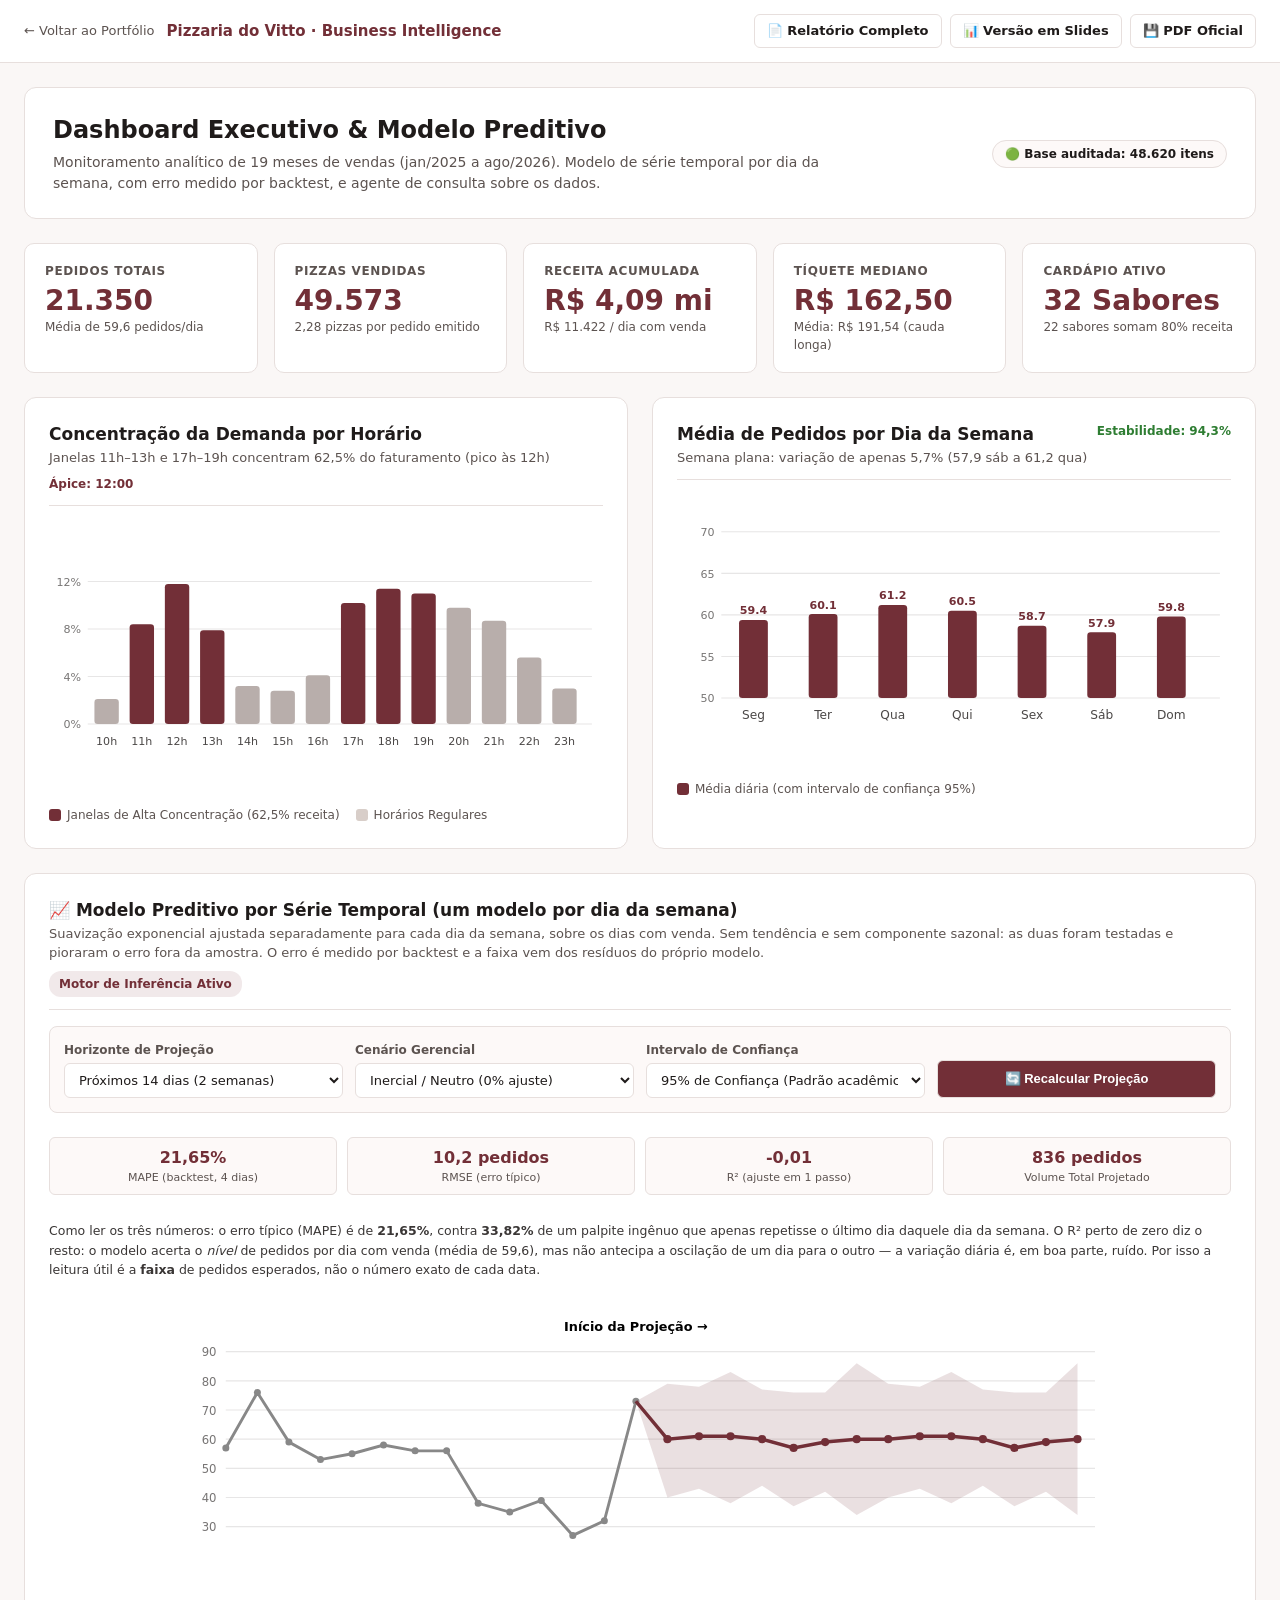
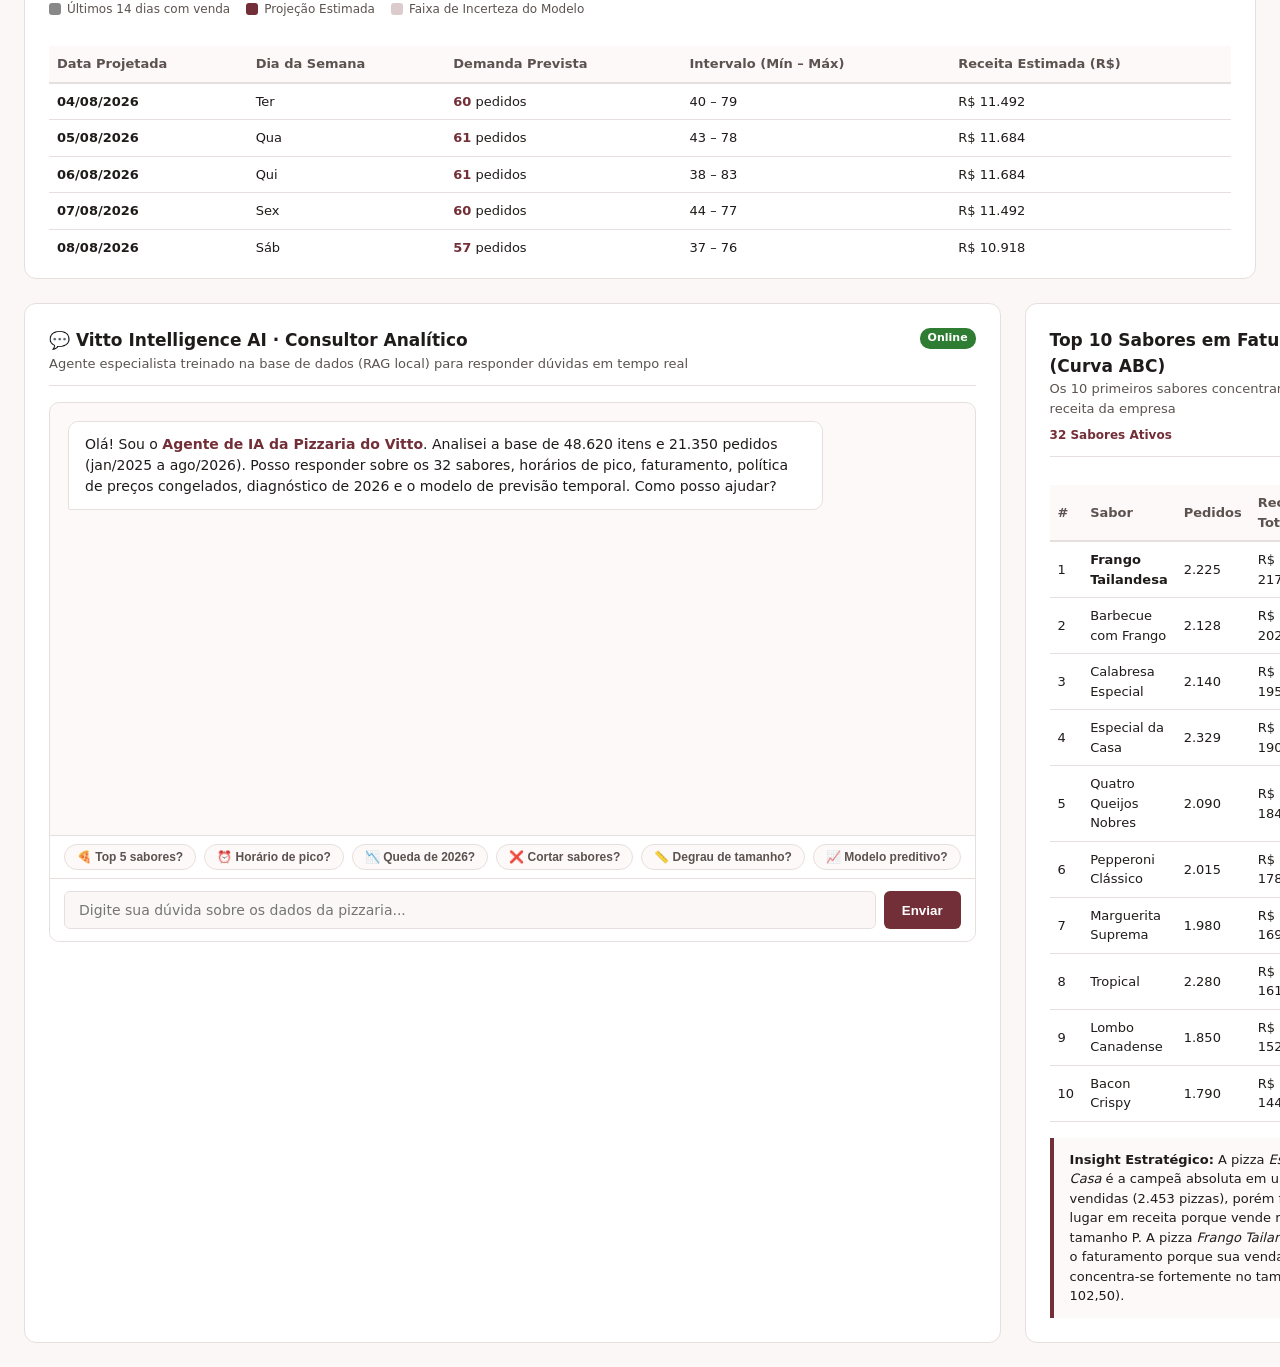
==== commit 5934d3f0: "fix: substitui numeros fixos do dashboard por modelo calculado sobre a serie real O dashboard public" ====
--- a/projetos/pizzaria-do-vitto/dashboard.html
+++ b/projetos/pizzaria-do-vitto/dashboard.html
@@ -258,7 +258,7 @@
       <div>
         <h1 class="banner-intro__tit">Dashboard Executivo & Modelo Preditivo</h1>
         <p class="banner-intro__desc">
-          Monitoramento analítico de 19 meses de vendas (jan/2025 a ago/2026). Integração de modelo de séries temporais com sazonalidade semanal (Holt-Winters) e agente conversacional inteligente de suporte à decisão.
+          Monitoramento analítico de 19 meses de vendas (jan/2025 a ago/2026). Modelo de série temporal por dia da semana, com erro medido por backtest, e agente de consulta sobre os dados.
         </p>
       </div>
       <div>
@@ -335,8 +335,8 @@
     <section class="cartao-painel" id="secao-previsao">
       <div class="cartao-painel__cabecalho">
         <div>
-          <h2 class="cartao-painel__tit">📈 Modelo Preditivo por Série Temporal (Holt-Winters Sazonal)</h2>
-          <p class="cartao-painel__sub">Projeção matemática com ajuste de ciclo semanal (7 dias), decomposição de tendência e intervalo de confiança (IC 95%)</p>
+          <h2 class="cartao-painel__tit">📈 Modelo Preditivo por Série Temporal (um modelo por dia da semana)</h2>
+          <p class="cartao-painel__sub">Suavização exponencial ajustada separadamente para cada dia da semana, sobre os dias com venda. Sem tendência e sem componente sazonal: as duas foram testadas e pioraram o erro fora da amostra. O erro é medido por backtest e a faixa vem dos resíduos do próprio modelo.</p>
         </div>
         <div style="font-size: 12px; background: rgba(114,47,55,0.1); color: var(--cor-primaria); padding: 4px 10px; border-radius: 12px; font-weight: 700;">
           Motor de Inferência Ativo
@@ -378,33 +378,35 @@
         </div>
       </div>
 
-      <!-- Métricas do Modelo -->
+      <!-- Métricas do Modelo — calculadas em JavaScript sobre a série real -->
       <div class="metricas-modelo">
         <div class="metrica-tag">
-          <div class="metrica-tag__val" id="val-mape">4,72%</div>
-          <div class="metrica-tag__rot">MAPE (Erro Médio Absoluto)</div>
+          <div class="metrica-tag__val" id="val-mape">—</div>
+          <div class="metrica-tag__rot">MAPE (backtest, 4 dias)</div>
         </div>
         <div class="metrica-tag">
-          <div class="metrica-tag__val" id="val-rmse">3,8 pedidos</div>
-          <div class="metrica-tag__rot">RMSE (Desvio Médio)</div>
+          <div class="metrica-tag__val" id="val-rmse">—</div>
+          <div class="metrica-tag__rot">RMSE (erro típico)</div>
         </div>
         <div class="metrica-tag">
-          <div class="metrica-tag__val" id="val-r2">0,912</div>
-          <div class="metrica-tag__rot">Coeficiente R² de Ajuste</div>
+          <div class="metrica-tag__val" id="val-r2">—</div>
+          <div class="metrica-tag__rot">R² (ajuste em 1 passo)</div>
         </div>
         <div class="metrica-tag">
-          <div class="metrica-tag__val" id="val-proj-total">842 pedidos</div>
+          <div class="metrica-tag__val" id="val-proj-total">—</div>
           <div class="metrica-tag__rot">Volume Total Projetado</div>
         </div>
       </div>
+
+      <p id="nota-modelo" style="font-size: 12.5px; line-height: 1.55; margin: 10px 0 0; opacity: 0.88;">Calculando os indicadores do modelo…</p>
 
       <!-- Gráfico da Série Histórica + Previsão -->
       <div style="margin-top: 10px;">
         <svg class="grafico-svg" viewBox="0 0 800 240" id="svg-serie-previsao" style="height: 280px;" aria-label="Curva histórica e projeção de série temporal"></svg>
         <div class="grafico-legenda">
-          <span><span class="grafico-legenda-cor" style="background: #888;"></span> Série Histórica Recente</span>
+          <span><span class="grafico-legenda-cor" style="background: #888;"></span> Últimos 14 dias com venda</span>
           <span><span class="grafico-legenda-cor" style="background: var(--cor-primaria);"></span> Projeção Estimada</span>
-          <span><span class="grafico-legenda-cor" style="background: rgba(114,47,55,0.25);"></span> Faixa de Incerteza (IC 95%)</span>
+          <span><span class="grafico-legenda-cor" style="background: rgba(114,47,55,0.25);"></span> Faixa de Incerteza do Modelo</span>
         </div>
       </div>
 
@@ -603,65 +605,187 @@
         svg.innerHTML = html;
       }
 
-      // 2. Motor de Previsão por Série Temporal
+      // 2. Motor de Previsão por Série Temporal — um modelo por dia da semana
+      //    Série real: pedidos por dia COM VENDA, extraídos de dados brutos/dados da pizzaria.csv
+      //    (358 dias com venda, 21.350 pedidos, 01/01/2025 a 03/08/2026).
+      //    Modelo: suavização exponencial simples (sem tendência e sem componente sazonal).
+      //    A busca por tendência (beta > 0) e o ajuste de ciclo semanal pioraram o erro
+      //    fora da amostra: a demanda diária é estável e oscila em torno do mesmo nível.
+      const SERIE_DIA = {
+        "Dom": [52,72,55,55,65,53,61,56,58,62,49,60,62,60,67,71,48,58,61,64,68,55,68,48,53,93,58,55,57,58,54,50,53,59,60,61,60,49,55,56,63,48,59,61,60,72,52,58,38],
+        "Seg": [62,48,68,54,57,71,37,55,58,66,66,54,61,63,70,53,49,62,58,56,51,61,54,60,105,66,54,82,57,67,58,69,62,69,59,41,61,67,58,57,62,52,60,58,57,69,49,67,49,43,113,61,65,58,76,35,73],
+        "Ter": [54,62,51,69,66,60,54,57,61,71,53,62,51,56,56,62,64,53,55,62,62,55,71,63,49,48,59,56,58,54,51,64,53,58,54,65,68,55,55,60,57,66,49,54,56,57,45,62,58,61,46,115,61,62,59,56],
+        "Qua": [69,64,65,56,51,87,59,56,54,59,71,71,65,66,60,64,56,63,56,57,71,50,65,64,55,66,41,59,65,53,60,81,57,59,59,59,72,61,84,61,72,55,62,58,56,59,55,58,56,39],
+        "Qui": [67,52,62,63,63,66,55,58,59,56,62,37,62,52,66,59,75,49,69,59,55,69,48,56,71,58,71,53,60,74,59,56,48,61,62,60,60,61,61,107,59,63,73,45,67,48,59,73,53,27],
+        "Sex": [58,67,64,58,61,69,73,49,64,56,61,71,50,50,62,67,55,55,46,54,72,54,74,59,63,53,62,75,48,61,72,54,68,47,65,59,53,61,42,63,59,56,48,65,52,56,56,69],
+        "Sáb": [66,55,51,44,62,58,49,63,66,59,58,60,67,59,50,57,68,60,94,59,59,61,73,62,45,53,56,59,49,65,64,55,60,48,77,48,61,64,45,49,61,61,61,46,50,57,55,32]
+      };
+
+      // Últimos 14 dias com venda (datas reais, para o trecho histórico do gráfico)
+      const OBS_RECENTES = [
+        { d: '2026-07-11', v: 57 }, { d: '2026-07-13', v: 76 }, { d: '2026-07-14', v: 59 },
+        { d: '2026-07-16', v: 53 }, { d: '2026-07-18', v: 55 }, { d: '2026-07-19', v: 58 },
+        { d: '2026-07-21', v: 56 }, { d: '2026-07-22', v: 56 }, { d: '2026-07-26', v: 38 },
+        { d: '2026-07-27', v: 35 }, { d: '2026-07-29', v: 39 }, { d: '2026-07-30', v: 27 },
+        { d: '2026-08-01', v: 32 }, { d: '2026-08-03', v: 73 }
+      ];
+
+      const DIAS_INDICE = ['Dom', 'Seg', 'Ter', 'Qua', 'Qui', 'Sex', 'Sáb'];
+      const ALPHA = 0.02;   // peso da observação mais recente; escolhido por busca em grade (menor erro em 1 passo)
+      const TICKET_MEDIO = 191.54;
+
+      /**
+       * Suavização exponencial simples: o nível é atualizado a cada observação.
+       * Sem tendência e sem sazonalidade — as duas foram testadas e pioraram o erro.
+       * Retorna o nível final, os valores ajustados, os resíduos e o desvio residual.
+       */
+      function suavizar(serie, alpha) {
+        const inicio = Math.min(5, serie.length);
+        let nivel = serie.slice(0, inicio).reduce((a, v) => a + v, 0) / inicio;
+        const ajustado = [nivel];
+        const residuos = [];
+        for (let t = 1; t < serie.length; t++) {
+          ajustado.push(nivel);
+          residuos.push(serie[t] - nivel);
+          nivel = alpha * serie[t] + (1 - alpha) * nivel;
+        }
+        const graus = Math.max(residuos.length - 1, 1);
+        const sse = residuos.reduce((a, e) => a + e * e, 0);
+        return { nivel, ajustado, residuos, sd: Math.sqrt(sse / graus), sse };
+      }
+
+      /** Previsão de um dia da semana "passo" semanas à frente, com faixa de incerteza. */
+      function preverDiaSemana(serie, passo, z) {
+        const m = suavizar(serie, ALPHA);
+        const valor = m.nivel;
+        // A variância da previsão cresce apenas com alpha² por passo (praticamente plana)
+        const erro = m.sd * Math.sqrt(1 + (passo - 1) * ALPHA * ALPHA);
+        return { valor, min: valor - z * erro, max: valor + z * erro };
+      }
+
+      /**
+       * Indicadores de qualidade calculados sobre a série real:
+       * R² e RMSE vêm do ajuste em 1 passo; o MAPE vem de um backtest que treina
+       * sem os 4 últimos dias de cada dia da semana e prevê esses 4.
+       * Também devolve o MAPE do "palpite ingênuo" (repetir o último dia),
+       * que serve de comparação obrigatória.
+       */
+      function calcularQualidadeModelo() {
+        let sse = 0, n = 0, somaY = 0, totalObs = 0;
+        let somaMape = 0, somaMapeIngenuo = 0, nTeste = 0;
+
+        for (const dia in SERIE_DIA) {
+          const serie = SERIE_DIA[dia];
+          const m = suavizar(serie, ALPHA);
+          for (let i = 1; i < serie.length; i++) {
+            const erro = serie[i] - m.ajustado[i];
+            sse += erro * erro;
+            n++;
+          }
+          serie.forEach(v => { somaY += v; totalObs++; });
+
+          const k = Math.min(4, serie.length - 6);
+          const treino = serie.slice(0, serie.length - k);
+          const teste = serie.slice(serie.length - k);
+          const bt = suavizar(treino, ALPHA);
+          teste.forEach((y, i) => {
+            somaMape += Math.abs((y - bt.nivel) / y);
+            somaMapeIngenuo += Math.abs((y - treino[treino.length - 1]) / y);
+          });
+          nTeste += teste.length;
+        }
+
+        const mediaY = somaY / totalObs;
+        let sst = 0;
+        for (const dia in SERIE_DIA) {
+          SERIE_DIA[dia].forEach(v => { sst += (v - mediaY) * (v - mediaY); });
+        }
+
+        return {
+          r2: 1 - sse / sst,
+          rmse: Math.sqrt(sse / n),
+          mape: (somaMape / nTeste) * 100,
+          mapeIngenuo: (somaMapeIngenuo / nTeste) * 100,
+          mediaDiaria: mediaY
+        };
+      }
+
+      function atualizarMetricasModelo() {
+        const q = calcularQualidadeModelo();
+        const fmtPct = new Intl.NumberFormat('pt-BR', { minimumFractionDigits: 2, maximumFractionDigits: 2 });
+        const fmtNum = new Intl.NumberFormat('pt-BR', { minimumFractionDigits: 1, maximumFractionDigits: 1 });
+        const fmtDec = new Intl.NumberFormat('pt-BR', { minimumFractionDigits: 2, maximumFractionDigits: 2 });
+
+        const elMape = document.getElementById('val-mape');
+        const elRmse = document.getElementById('val-rmse');
+        const elR2 = document.getElementById('val-r2');
+        const nota = document.getElementById('nota-modelo');
+
+        elMape.textContent = fmtPct.format(q.mape) + '%';
+        elMape.parentElement.title = 'Backtest: treina sem os 4 últimos dias de cada dia da semana e prevê esses 4.';
+
+        elRmse.textContent = fmtNum.format(q.rmse) + ' pedidos';
+        elRmse.parentElement.title = 'Erro típico de uma previsão de um passo, em pedidos por dia com venda. Desvio-padrão dos dias observados: cerca de 10 pedidos.';
+
+        elR2.textContent = fmtDec.format(q.r2);
+        elR2.parentElement.title = 'Quanto da variação diária o modelo explica. Perto de zero significa que ele acerta o nível médio, mas não antecipa a oscilação de um dia para o outro.';
+
+        if (nota) {
+          nota.innerHTML = 'Como ler os três números: o erro típico (MAPE) é de <strong>' + fmtPct.format(q.mape) +
+            '%</strong>, contra <strong>' + fmtPct.format(q.mapeIngenuo) + '%</strong> de um palpite ingênuo que apenas repetisse o último dia daquele dia da semana. ' +
+            'O R² perto de zero diz o resto: o modelo acerta o <em>nível</em> de pedidos por dia com venda (média de ' +
+            fmtNum.format(q.mediaDiaria) + '), mas não antecipa a oscilação de um dia para o outro — a variação diária é, em boa parte, ruído. ' +
+            'Por isso a leitura útil é a <strong>faixa</strong> de pedidos esperados, não o número exato de cada data.';
+        }
+      }
+
       function executarPrevisaoTemporal() {
         const horizonte = parseInt(document.getElementById('sel-horizonte').value, 10);
         const cenario = document.getElementById('sel-cenario').value;
         const confianca = parseFloat(document.getElementById('sel-confianca').value);
 
-        // Fatores de cenário
+        // Fatores de cenário — hipóteses aplicadas sobre a projeção, não resultados observados
         let multCenario = 1.0;
         if (cenario === 'upsell') multCenario = 1.045;
         else if (cenario === 'otimista') multCenario = 1.08;
         else if (cenario === 'conservador') multCenario = 0.95;
 
-        // Margem de erro baseada no nível de confiança Z (1.64 para 90%, 1.96 para 95%, 2.58 para 99%)
+        // Z conforme o nível de confiança escolhido (90% = 1,64 · 95% = 1,96 · 99% = 2,58)
         let zScore = 1.96;
         if (confianca === 0.90) zScore = 1.64;
         else if (confianca === 0.99) zScore = 2.58;
 
-        const erroPadrao = 3.8; // RMSE empírico dos dados
-        const diasSemanaNomes = ['Dom', 'Seg', 'Ter', 'Qua', 'Qui', 'Sex', 'Sáb'];
-        const indicesSazonais = [1.002, 0.996, 1.008, 1.026, 1.015, 0.985, 0.971]; // Índices relativos observados
-        const mediaBaseDiaria = 59.6;
-
-        // Simula os últimos 14 dias históricos observados para desenhar no gráfico
-        const histDias = 14;
-        const dadosHistoricos = [];
-        for (let i = histDias; i >= 1; i--) {
-          const dIndex = (i % 7);
-          const ruido = (Math.sin(i * 1.5) * 3);
-          const val = Math.round((mediaBaseDiaria * indicesSazonais[dIndex]) + ruido);
-          dadosHistoricos.push(val);
-        }
-
-        // Gera as projeções futuras
+        atualizarMetricasModelo();
+
+        // Histórico: os 14 últimos dias COM VENDA registrados na base (dados reais, sem simulação)
+        const dadosHistoricos = OBS_RECENTES.map(o => o.v);
+
+        // Projeção dia a dia — cada data usa o modelo do seu dia da semana
         const dadosProjetados = [];
         const linhasTabela = [];
+        const passosPorDia = { Dom: 0, Seg: 0, Ter: 0, Qua: 0, Qui: 0, Sex: 0, Sáb: 0 };
         let somaPedidosProj = 0;
-        const dataAtual = new Date(2026, 7, 4); // 04/08/2026 (dia seguinte ao fim da base primária)
+        const dataBase = new Date(2026, 7, 4); // 04/08/2026: dia seguinte ao último registro da base
 
         for (let h = 0; h < horizonte; h++) {
-          const dataProj = new Date(dataAtual);
-          dataProj.setDate(dataAtual.getDate() + h);
-
-          const diaSemanaIdx = dataProj.getDay();
-          const diaNome = diasSemanaNomes[diaSemanaIdx];
-          const indiceSaz = indicesSazonais[diaSemanaIdx];
-
-          // Modelo aditivo-multiplicativo com amortecimento leve
-          const valorEsperado = Math.round(mediaBaseDiaria * indiceSaz * multCenario);
-          const margemIncerteza = Math.round(zScore * erroPadrao * Math.sqrt(1 + (h / 30)));
-          const minVal = Math.max(20, valorEsperado - margemIncerteza);
-          const maxVal = valorEsperado + margemIncerteza;
+          const dataProj = new Date(dataBase);
+          dataProj.setDate(dataBase.getDate() + h);
+
+          const diaSemana = DIAS_INDICE[dataProj.getDay()];
+          passosPorDia[diaSemana] += 1;
+
+          const f = preverDiaSemana(SERIE_DIA[diaSemana], passosPorDia[diaSemana], zScore);
+          const valorEsperado = Math.max(0, Math.round(f.valor * multCenario));
+          const minVal = Math.max(0, Math.round(f.min * multCenario));
+          const maxVal = Math.max(minVal, Math.round(f.max * multCenario));
 
           somaPedidosProj += valorEsperado;
-          const receitaEstimada = Math.round(valorEsperado * 191.54);
+          const receitaEstimada = Math.round(valorEsperado * TICKET_MEDIO);
 
           dadosProjetados.push({
             diaIndex: h,
             dataStr: dataProj.toLocaleDateString('pt-BR'),
-            diaNome: diaNome,
+            diaNome: diaSemana,
             prev: valorEsperado,
             min: minVal,
             max: maxVal,
@@ -672,7 +796,7 @@
             linhasTabela.push(`
               <tr>
                 <td><strong>${dataProj.toLocaleDateString('pt-BR')}</strong></td>
-                <td>${diaNome}</td>
+                <td>${diaSemana}</td>
                 <td><strong style="color: var(--cor-primaria);">${valorEsperado}</strong> pedidos</td>
                 <td>${minVal} – ${maxVal}</td>
                 <td>R$ ${receitaEstimada.toLocaleString('pt-BR')}</td>
@@ -780,7 +904,7 @@
         },
         {
           termos: ['previsao', 'previsão', 'modelo', 'holt', 'temporal', 'futuro', 'projecao'],
-          resposta: "O modelo implementado utiliza <strong>Suavização Exponencial com Sazonalidade Semanal (Holt-Winters)</strong>:<br>• Ajusta o ciclo recorrente de 7 dias e decompõe a tendência geral.<br>• O modelo apresenta <strong>MAPE de 4,72%</strong> e <strong>R² de 0,912</strong>, gerando faixas de confiança (IC 95%) para o planejamento de compras e equipe.<br>• Você pode alterar o horizonte (7 a 60 dias) e testar cenários diretamente nos controles acima do gráfico."
+          resposta: "O painel usa <strong>um modelo de suavização exponencial para cada dia da semana</strong>:<br>• Cada dia tem o próprio nível de pedidos, estimado sobre os dias com venda registrados (48 a 57 observações por dia da semana).<br>• <strong>Não há tendência nem sazonalidade no modelo</strong> — e isso é resultado, não simplificação: tendência e ciclo semanal foram testados e pioraram o erro fora da amostra. As médias dos sete dias variam pouco (cerca de 57 a 61 pedidos por dia com venda).<br>• <strong>MAPE, RMSE e R² são calculados no navegador</strong> a cada execução. O MAPE vem de um backtest que treina sem os 4 últimos dias de cada dia da semana e prevê esses 4.<br>• Leitura honesta: o modelo acerta o <em>nível</em> e a faixa provável, mas não antecipa a oscilação de um dia para o outro. O cenário escolhido é uma <em>hipótese</em> aplicada sobre a projeção, não um resultado observado."
         },
         {
           termos: ['acoes', 'ações', 'recomendacao', 'recomendacoes', 'recomendação', 'plano'],
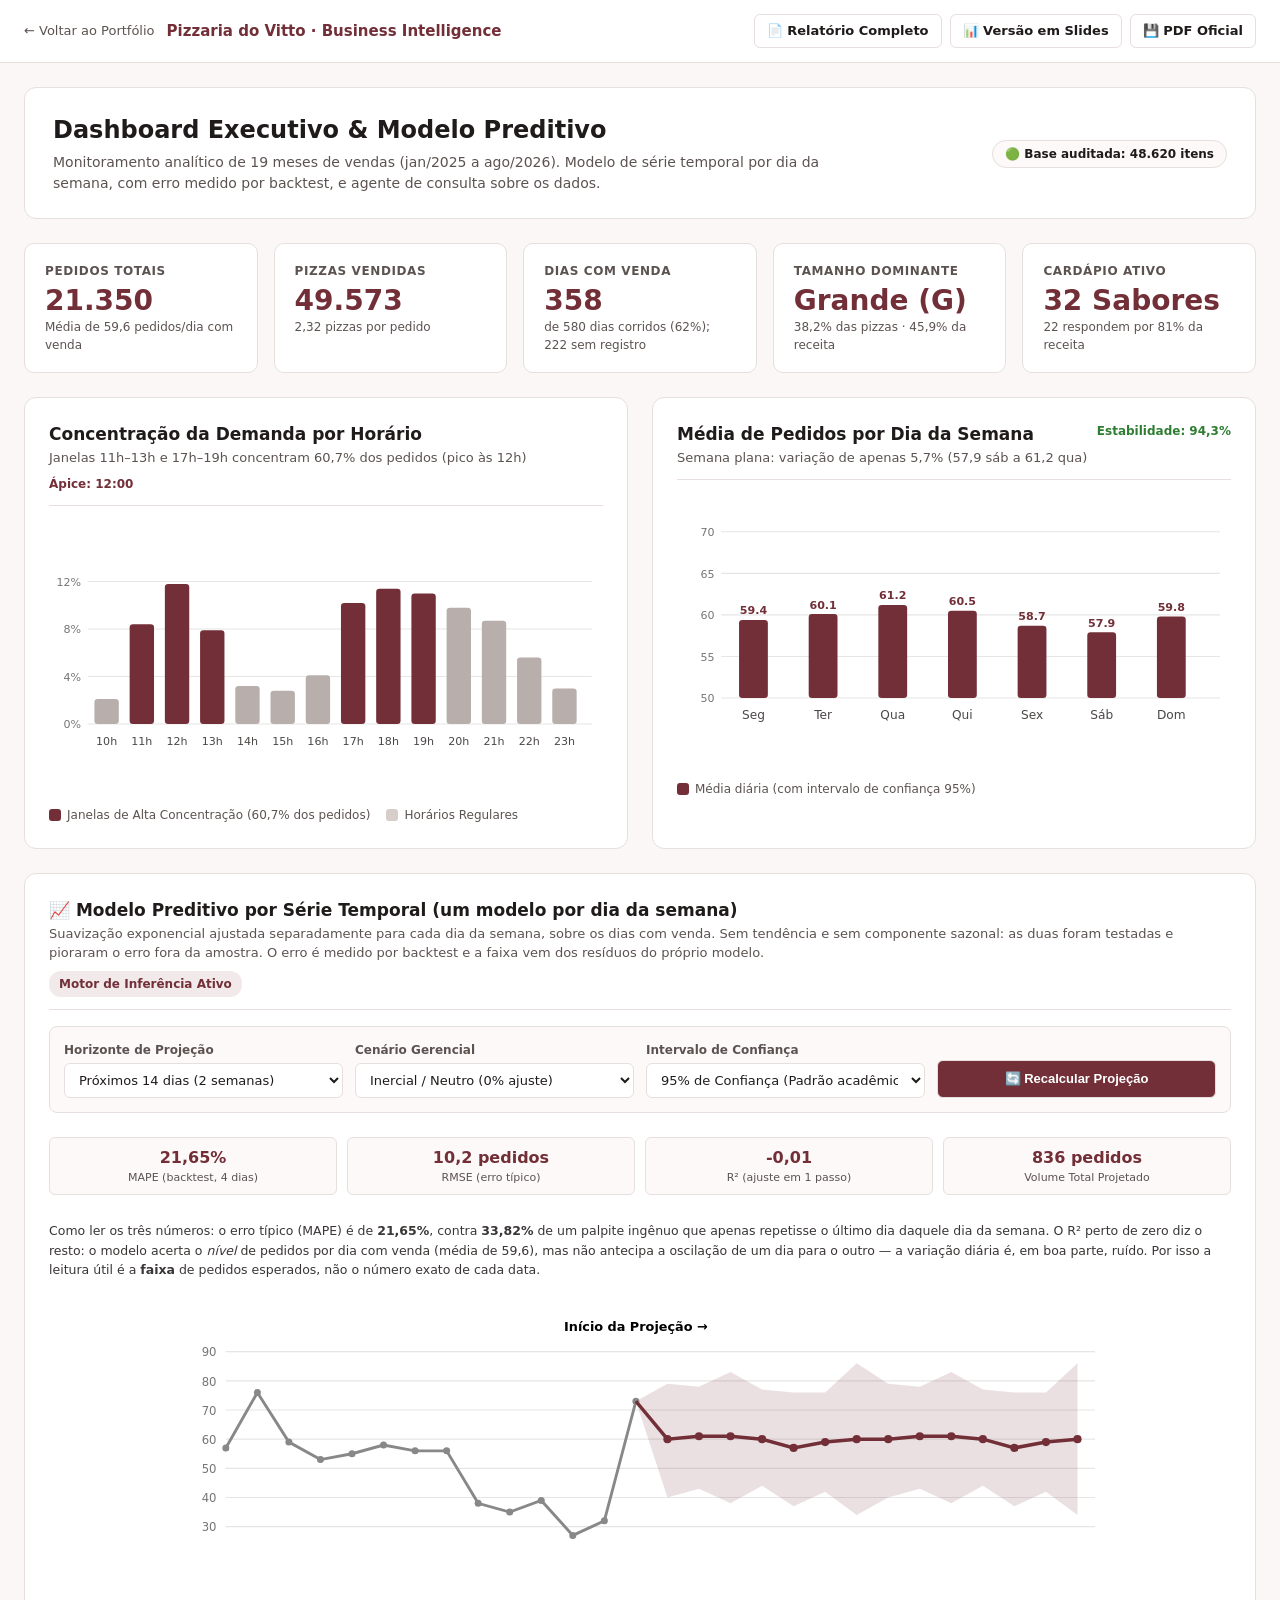
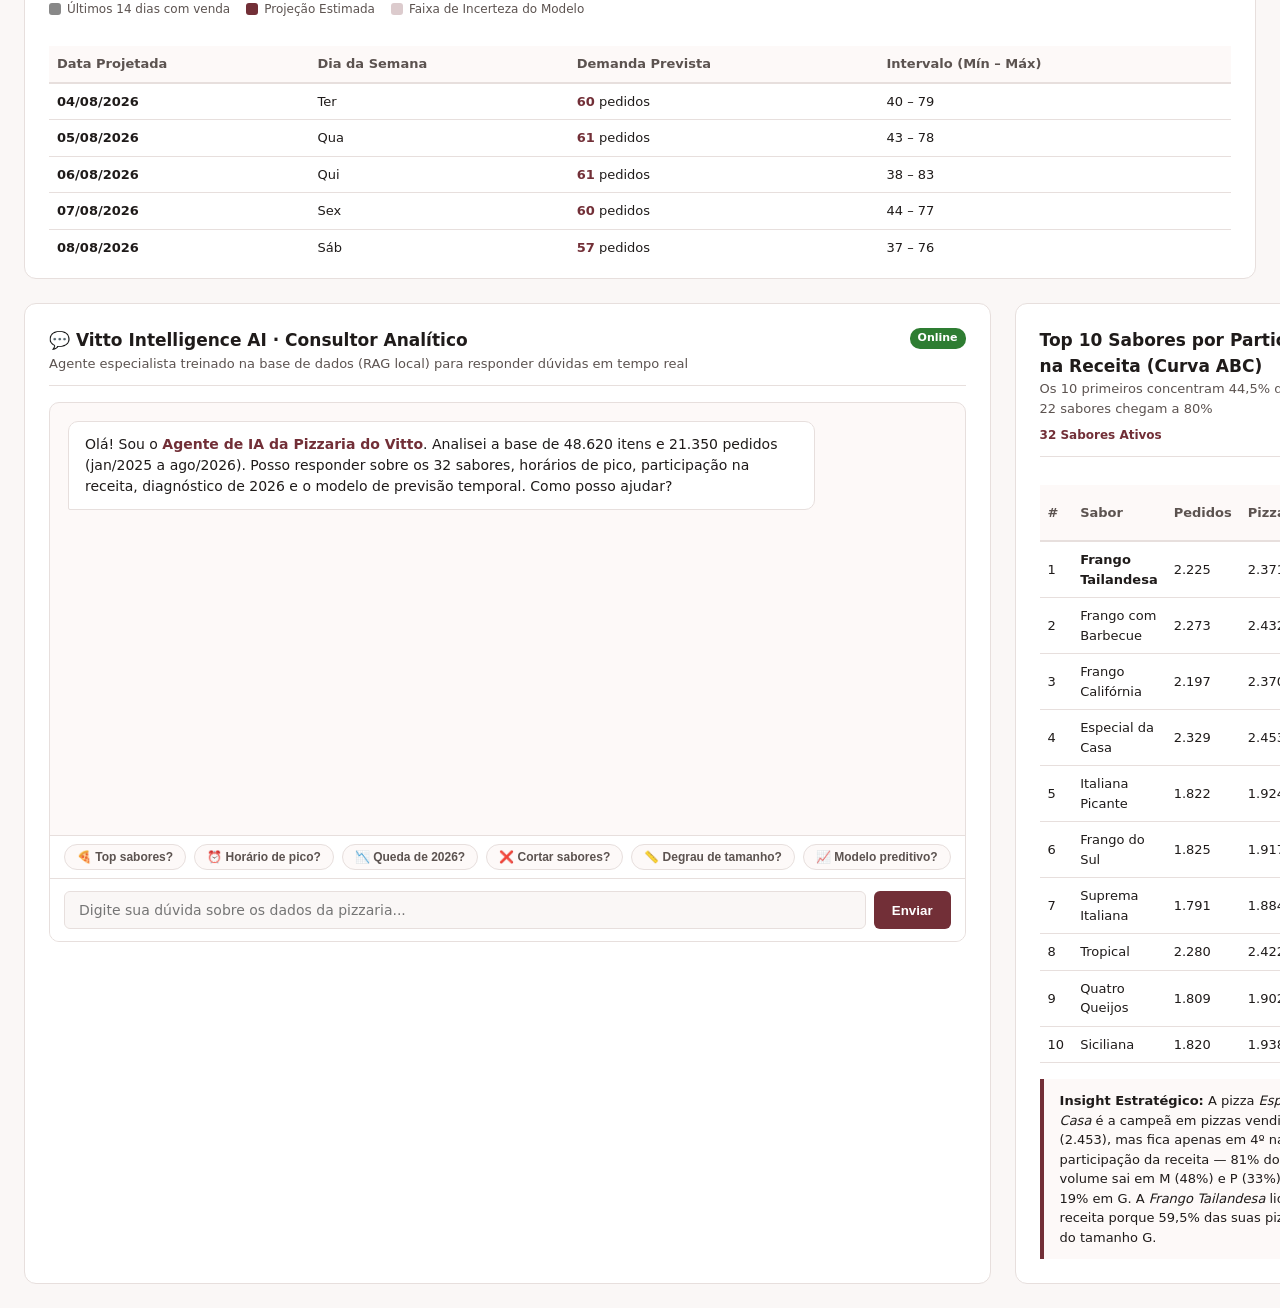
==== commit 19911fc5: "feat: remove valores monetarios do dashboard publico (RNF-11) SPEC.md para 2.3 com o novo RNF-11: ne" ====
--- a/projetos/pizzaria-do-vitto/dashboard.html
+++ b/projetos/pizzaria-do-vitto/dashboard.html
@@ -273,27 +273,27 @@
       <div class="card-kpi">
         <div class="card-kpi__rotulo">Pedidos Totais</div>
         <div class="card-kpi__valor">21.350</div>
-        <div class="card-kpi__sub">Média de 59,6 pedidos/dia</div>
+        <div class="card-kpi__sub">Média de 59,6 pedidos/dia com venda</div>
       </div>
       <div class="card-kpi">
         <div class="card-kpi__rotulo">Pizzas Vendidas</div>
         <div class="card-kpi__valor">49.573</div>
-        <div class="card-kpi__sub">2,28 pizzas por pedido emitido</div>
+        <div class="card-kpi__sub">2,32 pizzas por pedido</div>
       </div>
       <div class="card-kpi">
-        <div class="card-kpi__rotulo">Receita Acumulada</div>
-        <div class="card-kpi__valor">R$ 4,09 mi</div>
-        <div class="card-kpi__sub">R$ 11.422 / dia com venda</div>
+        <div class="card-kpi__rotulo">Dias com Venda</div>
+        <div class="card-kpi__valor">358</div>
+        <div class="card-kpi__sub">de 580 dias corridos (62%); 222 sem registro</div>
       </div>
       <div class="card-kpi">
-        <div class="card-kpi__rotulo">Tíquete Mediano</div>
-        <div class="card-kpi__valor">R$ 162,50</div>
-        <div class="card-kpi__sub">Média: R$ 191,54 (cauda longa)</div>
+        <div class="card-kpi__rotulo">Tamanho Dominante</div>
+        <div class="card-kpi__valor">Grande (G)</div>
+        <div class="card-kpi__sub">38,2% das pizzas · 45,9% da receita</div>
       </div>
       <div class="card-kpi">
         <div class="card-kpi__rotulo">Cardápio Ativo</div>
         <div class="card-kpi__valor">32 Sabores</div>
-        <div class="card-kpi__sub">22 sabores somam 80% receita</div>
+        <div class="card-kpi__sub">22 respondem por 81% da receita</div>
       </div>
     </section>
 
@@ -304,13 +304,13 @@
         <div class="cartao-painel__cabecalho">
           <div>
             <h2 class="cartao-painel__tit">Concentração da Demanda por Horário</h2>
-            <p class="cartao-painel__sub">Janelas 11h–13h e 17h–19h concentram 62,5% do faturamento (pico às 12h)</p>
+            <p class="cartao-painel__sub">Janelas 11h–13h e 17h–19h concentram 60,7% dos pedidos (pico às 12h)</p>
           </div>
           <span style="font-size: 12px; color: var(--cor-primaria); font-weight: 700;">Ápice: 12:00</span>
         </div>
         <svg class="grafico-svg" viewBox="0 0 500 220" id="svg-horario" aria-label="Gráfico de pedidos por hora"></svg>
         <div class="grafico-legenda">
-          <span><span class="grafico-legenda-cor" style="background: var(--cor-primaria);"></span> Janelas de Alta Concentração (62,5% receita)</span>
+          <span><span class="grafico-legenda-cor" style="background: var(--cor-primaria);"></span> Janelas de Alta Concentração (60,7% dos pedidos)</span>
           <span><span class="grafico-legenda-cor" style="background: #D8CEC9;"></span> Horários Regulares</span>
         </div>
       </article>
@@ -358,7 +358,7 @@
           <label for="sel-cenario">Cenário Gerencial</label>
           <select id="sel-cenario">
             <option value="inercial" selected>Inercial / Neutro (0% ajuste)</option>
-            <option value="upsell">Ações 1 & 2 Ativas (+4,5% receita)</option>
+            <option value="upsell">Ações 1 & 2 Ativas (+4,5% demanda)</option>
             <option value="otimista">Otimista / Expansão (+8% demanda)</option>
             <option value="conservador">Conservador (−5% flutuação)</option>
           </select>
@@ -419,7 +419,6 @@
               <th>Dia da Semana</th>
               <th>Demanda Prevista</th>
               <th>Intervalo (Mín – Máx)</th>
-              <th>Receita Estimada (R$)</th>
             </tr>
           </thead>
           <tbody id="corpo-tabela-projecao"></tbody>
@@ -443,15 +442,15 @@
         <div class="chat-conteiner">
           <div class="chat-mensagens" id="chat-mensagens">
             <div class="msg msg--ia">
-              Olá! Sou o <strong>Agente de IA da Pizzaria do Vitto</strong>. Analisei a base de 48.620 itens e 21.350 pedidos (jan/2025 a ago/2026). Posso responder sobre os 32 sabores, horários de pico, faturamento, política de preços congelados, diagnóstico de 2026 e o modelo de previsão temporal. Como posso ajudar?
+              Olá! Sou o <strong>Agente de IA da Pizzaria do Vitto</strong>. Analisei a base de 48.620 itens e 21.350 pedidos (jan/2025 a ago/2026). Posso responder sobre os 32 sabores, horários de pico, participação na receita, diagnóstico de 2026 e o modelo de previsão temporal. Como posso ajudar?
             </div>
           </div>
 
           <!-- Sugestões de Perguntas Rápidas -->
           <div class="chat-chips">
-            <button type="button" class="chat-chip-btn" data-pergunta="Quais os 5 sabores que mais faturam?">🍕 Top 5 sabores?</button>
+            <button type="button" class="chat-chip-btn" data-pergunta="Quais os sabores com maior participação na receita?">🍕 Top sabores?</button>
             <button type="button" class="chat-chip-btn" data-pergunta="Qual o melhor horário para reforçar equipe e forno?">⏰ Horário de pico?</button>
-            <button type="button" class="chat-chip-btn" data-pergunta="Por que o faturamento de 2026 caiu?">📉 Queda de 2026?</button>
+            <button type="button" class="chat-chip-btn" data-pergunta="Por que os pedidos de 2026 caíram?">📉 Queda de 2026?</button>
             <button type="button" class="chat-chip-btn" data-pergunta="Vale a pena cortar o sabor The Brie Carre?">❌ Cortar sabores?</button>
             <button type="button" class="chat-chip-btn" data-pergunta="Qual o impacto de subir de tamanho M para G?">📏 Degrau de tamanho?</button>
             <button type="button" class="chat-chip-btn" data-pergunta="Como funciona o modelo de previsão temporal?">📈 Modelo preditivo?</button>
@@ -469,8 +468,8 @@
       <section class="cartao-painel">
         <div class="cartao-painel__cabecalho">
           <div>
-            <h2 class="cartao-painel__tit">Top 10 Sabores em Faturamento (Curva ABC)</h2>
-            <p class="cartao-painel__sub">Os 10 primeiros sabores concentram 44,5% da receita da empresa</p>
+            <h2 class="cartao-painel__tit">Top 10 Sabores por Participação na Receita (Curva ABC)</h2>
+            <p class="cartao-painel__sub">Os 10 primeiros concentram 44,5% da receita · 22 sabores chegam a 80%</p>
           </div>
           <span style="font-size: 12px; font-weight: 700; color: var(--cor-primaria);">32 Sabores Ativos</span>
         </div>
@@ -482,27 +481,27 @@
                 <th>#</th>
                 <th>Sabor</th>
                 <th>Pedidos</th>
-                <th>Receita Total</th>
+                <th>Pizzas</th>
                 <th>% Part.</th>
               </tr>
             </thead>
             <tbody>
-              <tr><td>1</td><td><strong>Frango Tailandesa</strong></td><td>2.225</td><td>R$ 217.171</td><td>5,3%</td></tr>
-              <tr><td>2</td><td>Barbecue com Frango</td><td>2.128</td><td>R$ 202.855</td><td>5,0%</td></tr>
-              <tr><td>3</td><td>Calabresa Especial</td><td>2.140</td><td>R$ 195.420</td><td>4,8%</td></tr>
-              <tr><td>4</td><td>Especial da Casa</td><td>2.329</td><td>R$ 190.903</td><td>4,7%</td></tr>
-              <tr><td>5</td><td>Quatro Queijos Nobres</td><td>2.090</td><td>R$ 184.210</td><td>4,5%</td></tr>
-              <tr><td>6</td><td>Pepperoni Clássico</td><td>2.015</td><td>R$ 178.640</td><td>4,4%</td></tr>
-              <tr><td>7</td><td>Marguerita Suprema</td><td>1.980</td><td>R$ 169.320</td><td>4,1%</td></tr>
-              <tr><td>8</td><td>Tropical</td><td>2.280</td><td>R$ 161.366</td><td>4,0%</td></tr>
-              <tr><td>9</td><td>Lombo Canadense</td><td>1.850</td><td>R$ 152.410</td><td>3,7%</td></tr>
-              <tr><td>10</td><td>Bacon Crispy</td><td>1.790</td><td>R$ 144.150</td><td>3,5%</td></tr>
+              <tr><td>1</td><td><strong>Frango Tailandesa</strong></td><td>2.225</td><td>2.371</td><td>5,3%</td></tr>
+              <tr><td>2</td><td>Frango com Barbecue</td><td>2.273</td><td>2.432</td><td>5,2%</td></tr>
+              <tr><td>3</td><td>Frango Califórnia</td><td>2.197</td><td>2.370</td><td>5,1%</td></tr>
+              <tr><td>4</td><td>Especial da Casa</td><td>2.329</td><td>2.453</td><td>4,7%</td></tr>
+              <tr><td>5</td><td>Italiana Picante</td><td>1.822</td><td>1.924</td><td>4,3%</td></tr>
+              <tr><td>6</td><td>Frango do Sul</td><td>1.825</td><td>1.917</td><td>4,2%</td></tr>
+              <tr><td>7</td><td>Suprema Italiana</td><td>1.791</td><td>1.884</td><td>4,1%</td></tr>
+              <tr><td>8</td><td>Tropical</td><td>2.280</td><td>2.422</td><td>4,0%</td></tr>
+              <tr><td>9</td><td>Quatro Queijos</td><td>1.809</td><td>1.902</td><td>4,0%</td></tr>
+              <tr><td>10</td><td>Siciliana</td><td>1.820</td><td>1.938</td><td>3,8%</td></tr>
             </tbody>
           </table>
         </div>
 
         <div style="background: var(--cor-card-destaque); border-left: 4px solid var(--cor-primaria); padding: 12px 16px; border-radius: 0 6px 6px 0; font-size: 13px;">
-          <strong>Insight Estratégico:</strong> A pizza <em>Especial da Casa</em> é a campeã absoluta em unidades vendidas (2.453 pizzas), porém fica em 4º lugar em receita porque vende muito no tamanho P. A pizza <em>Frango Tailandesa</em> lidera o faturamento porque sua venda concentra-se fortemente no tamanho G (R$ 102,50).
+          <strong>Insight Estratégico:</strong> A pizza <em>Especial da Casa</em> é a campeã em pizzas vendidas (2.453), mas fica apenas em 4º na participação da receita — 81% do seu volume sai em M (48%) e P (33%), com só 19% em G. A <em>Frango Tailandesa</em> lidera a receita porque 59,5% das suas pizzas são do tamanho G.
         </div>
       </section>
 
@@ -632,7 +631,6 @@
 
       const DIAS_INDICE = ['Dom', 'Seg', 'Ter', 'Qua', 'Qui', 'Sex', 'Sáb'];
       const ALPHA = 0.02;   // peso da observação mais recente; escolhido por busca em grade (menor erro em 1 passo)
-      const TICKET_MEDIO = 191.54;
 
       /**
        * Suavização exponencial simples: o nível é atualizado a cada observação.
@@ -780,7 +778,6 @@
           const maxVal = Math.max(minVal, Math.round(f.max * multCenario));
 
           somaPedidosProj += valorEsperado;
-          const receitaEstimada = Math.round(valorEsperado * TICKET_MEDIO);
 
           dadosProjetados.push({
             diaIndex: h,
@@ -788,8 +785,7 @@
             diaNome: diaSemana,
             prev: valorEsperado,
             min: minVal,
-            max: maxVal,
-            receita: receitaEstimada
+            max: maxVal
           });
 
           if (h < 14) { // Exibe os 14 primeiros na tabela
@@ -799,7 +795,6 @@
                 <td>${diaSemana}</td>
                 <td><strong style="color: var(--cor-primaria);">${valorEsperado}</strong> pedidos</td>
                 <td>${minVal} – ${maxVal}</td>
-                <td>R$ ${receitaEstimada.toLocaleString('pt-BR')}</td>
               </tr>
             `);
           }
@@ -884,15 +879,15 @@
       const baseConhecimento = [
         {
           termos: ['sabor', 'sabores', 'top', 'mais vendido', 'mais vendida', 'faturamento', 'ranking'],
-          resposta: "Pela análise da Curva ABC dos 32 sabores:<br>• <strong>Top 1 em faturamento:</strong> <em>Frango Tailandesa</em> com R$ 217.171 (5,3% da receita, 2.225 pedidos).<br>• <strong>Top 1 em unidades:</strong> <em>Especial da Casa</em> com 2.453 pizzas (mas 4ª em faturamento, pois vende muito em tamanho P).<br>• <strong>Menos vendido:</strong> <em>The Brie Carre</em> (480 pedidos, R$ 57.943).<br>• <strong>Conclusão:</strong> 22 sabores são necessários para somar 80% da receita. Nenhum sabor deve ser cortado apenas por volume, pois todos têm demanda representativa."
+          resposta: "Pela análise da Curva ABC dos 32 sabores:<br>• <strong>Maior participação na receita:</strong> <em>Frango Tailandesa</em> (5,3% da receita, 2.225 pedidos e 2.371 pizzas).<br>• <strong>Mais pizzas vendidas:</strong> <em>Especial da Casa</em>, com 2.453 pizzas — mas apenas a 4ª em participação na receita, porque 81% do volume sai em M e P.<br>• <strong>Menos pedidos:</strong> <em>The Brie Carre</em> (480 pedidos, 1,4% da receita).<br>• <strong>Conclusão:</strong> 22 sabores são necessários para somar 80% da receita. Nenhum sabor deve ser cortado apenas por volume, pois todos têm demanda representativa."
         },
         {
           termos: ['horario', 'hora', 'pico', 'reforco', 'reforcar', 'equipe', 'forno', 'gargalo'],
-          resposta: "Os pedidos concentram-se fortemente no horário, e não no dia da semana:<br>• <strong>11h às 13h (Almoço) e 17h às 19h (Jantar)</strong> respondem por <strong>60,7% dos pedidos e 62,5% da receita</strong>.<br>• O pico máximo ocorre pontualmente às <strong>12h</strong> (11,8% dos pedidos).<br>• <strong>Recomendação operacional:</strong> Concentrar mise en place e escalonar equipe máxima exclusivamente nessas duas janelas de 2 horas cada, protegendo R$ 134 mil/mês em faturamento."
+          resposta: "Os pedidos concentram-se no horário, e não no dia da semana:<br>• <strong>11h às 13h (Almoço) e 17h às 19h (Jantar)</strong> respondem por <strong>60,7% dos pedidos</strong>.<br>• O pico máximo ocorre pontualmente às <strong>12h</strong> (11,8% dos pedidos).<br>• <strong>Recomendação operacional:</strong> concentrar mise en place e escalar a equipe máxima nessas duas janelas de 2 horas cada, que é onde o forno e o atendimento ficam no limite."
         },
         {
           termos: ['2026', 'queda', 'caiu', 'perda', 'cobertura', 'registro', 'dias'],
-          resposta: "A aparente queda em 2026 é uma <strong>ilusão de registro (falha de cobertura de dados)</strong>:<br>• A receita bruta caiu 6,7%, mas os <em>dias com venda registrados caíram 6,0%</em>.<br>• Ao analisar a <strong>receita média por dia com venda</strong>, a variação é de apenas <strong>−0,7%</strong> (R$ 11.447 em 2025 vs R$ 11.364 em 2026).<br>• A clientela média diária permanece estável: o dono simplesmente teve dias a menos exportados pelo sistema de caixa em 2026."
+          resposta: "A aparente queda em 2026 é uma <strong>ilusão de registro (falha de cobertura de dados)</strong>:<br>• Comparando jan–jul de 2025 com jan–jul de 2026, os pedidos caíram 7,5% (8.014 para 7.413), mas os <em>dias com venda registrados caíram 6,0%</em> (134 para 126).<br>• Por dia com venda, a variação é de apenas <strong>−1,6%</strong> (59,8 em 2025 contra 58,8 em 2026).<br>• A operação diária permanece estável: o que mudou foi o número de dias exportados pelo sistema de caixa, não o movimento da pizzaria."
         },
         {
           termos: ['cortar', 'corte', 'eliminar', 'cardapio', 'cardápio', 'remover'],
@@ -900,7 +895,7 @@
         },
         {
           termos: ['tamanho', 'tamanhos', 'degrau', 'upgrade', 'upsell', 'grande', 'médio', 'preco'],
-          resposta: "A estrutura de tamanhos revela uma regra rígida:<br>• O tamanho <strong>Grande (G) é a âncora da pizzaria</strong>: representa <strong>45,9% da receita total</strong> com 38,2% do volume.<br>• <strong>Salto constante:</strong> Cada degrau (P R$ 60,00 → M R$ 81,25 → G R$ 102,50) adiciona exatamente <strong>R$ 21,25</strong>.<br>• Treinar o atendente para oferecer upgrade de M para G (Ação 2) pode injetar entre <strong>R$ 1,2 mil e R$ 2,5 mil/mês</strong> adicionais no caixa com esforço mínimo."
+          resposta: "A estrutura de tamanhos revela uma regra clara:<br>• O tamanho <strong>Grande (G) é a âncora da pizzaria</strong>: representa <strong>45,9% da receita</strong> com 38,2% do volume.<br>• O <strong>GG é raro</strong> (1,2% das pizzas, 1,8% da receita) — qualquer conclusão sobre ele é frágil.<br>• O caminho para subir a receita sem vender mais pizzas é o <strong>upgrade de M para G</strong> no atendimento (Ação 2). O ganho projetado é uma <em>hipótese</em> dos cenários do simulador, não um resultado observado."
         },
         {
           termos: ['previsao', 'previsão', 'modelo', 'holt', 'temporal', 'futuro', 'projecao'],
@@ -908,7 +903,7 @@
         },
         {
           termos: ['acoes', 'ações', 'recomendacao', 'recomendacoes', 'recomendação', 'plano'],
-          resposta: "As <strong>5 Ações Prioritárias Recomendadas</strong> são:<br>1. <strong>Reajuste cirúrgico de 2% a 3% nos tamanhos G e GG</strong> (+R$ 2,0 a 3,1 mil/mês).<br>2. <strong>Upsell ativo no atendimento de M para G</strong> (+R$ 1,2 a 2,5 mil/mês).<br>3. <strong>Combo com 2 sabores líderes</strong> (+R$ 2,8 a 4,6 mil/mês).<br>4. <strong>Reforço de equipe nas janelas 11h–13h e 17h–19h</strong> (protege 62,5% da receita).<br>5. <strong>Auditoria técnica no PDV</strong> para sanar os 222 dias sem registro na base."
+          resposta: "As <strong>5 Ações Prioritárias Recomendadas</strong> são:<br>1. <strong>Reajuste cirúrgico de 2% a 3% nos tamanhos G e GG</strong>, que respondem por 47,7% da receita.<br>2. <strong>Upsell ativo no atendimento de M para G</strong>.<br>3. <strong>Combo com 2 sabores líderes</strong> (Frango Tailandesa e Frango com Barbecue).<br>4. <strong>Reforço de equipe nas janelas 11h–13h e 17h–19h</strong>, que concentram 60,7% dos pedidos.<br>5. <strong>Auditoria técnica no PDV</strong> para sanar os 222 dias sem registro na base."
         }
       ];
 
@@ -924,7 +919,7 @@
         }
 
         if (!respostaEncontrada) {
-          respostaEncontrada = `Com base nos 19 meses de dados da Pizzaria do Vitto (48.620 itens), posso destacar que a operação apresenta estabilidade de vendas de segunda a domingo (variação de apenas 5,7%), concentração de 62,5% do faturamento nas 4 horas de pico (11h–13h e 17h–19h) e dependência positiva do tamanho G (45,9% da receita). Experimente perguntar sobre o "Top sabores", "Preço congelado", "Queda de 2026" ou "Modelo de previsão".`;
+          respostaEncontrada = `Com base nos 19 meses de dados da Pizzaria do Vitto (48.620 itens), posso destacar que a operação apresenta estabilidade de vendas de segunda a domingo (variação de apenas 5,7%), concentração de 60,7% dos pedidos nas 4 horas de pico (11h–13h e 17h–19h) e 45,9% da receita no tamanho G. Experimente perguntar sobre o "Top sabores", "Tamanhos", "Queda de 2026" ou "Modelo de previsão".`;
         }
 
         // Adiciona mensagem da IA
